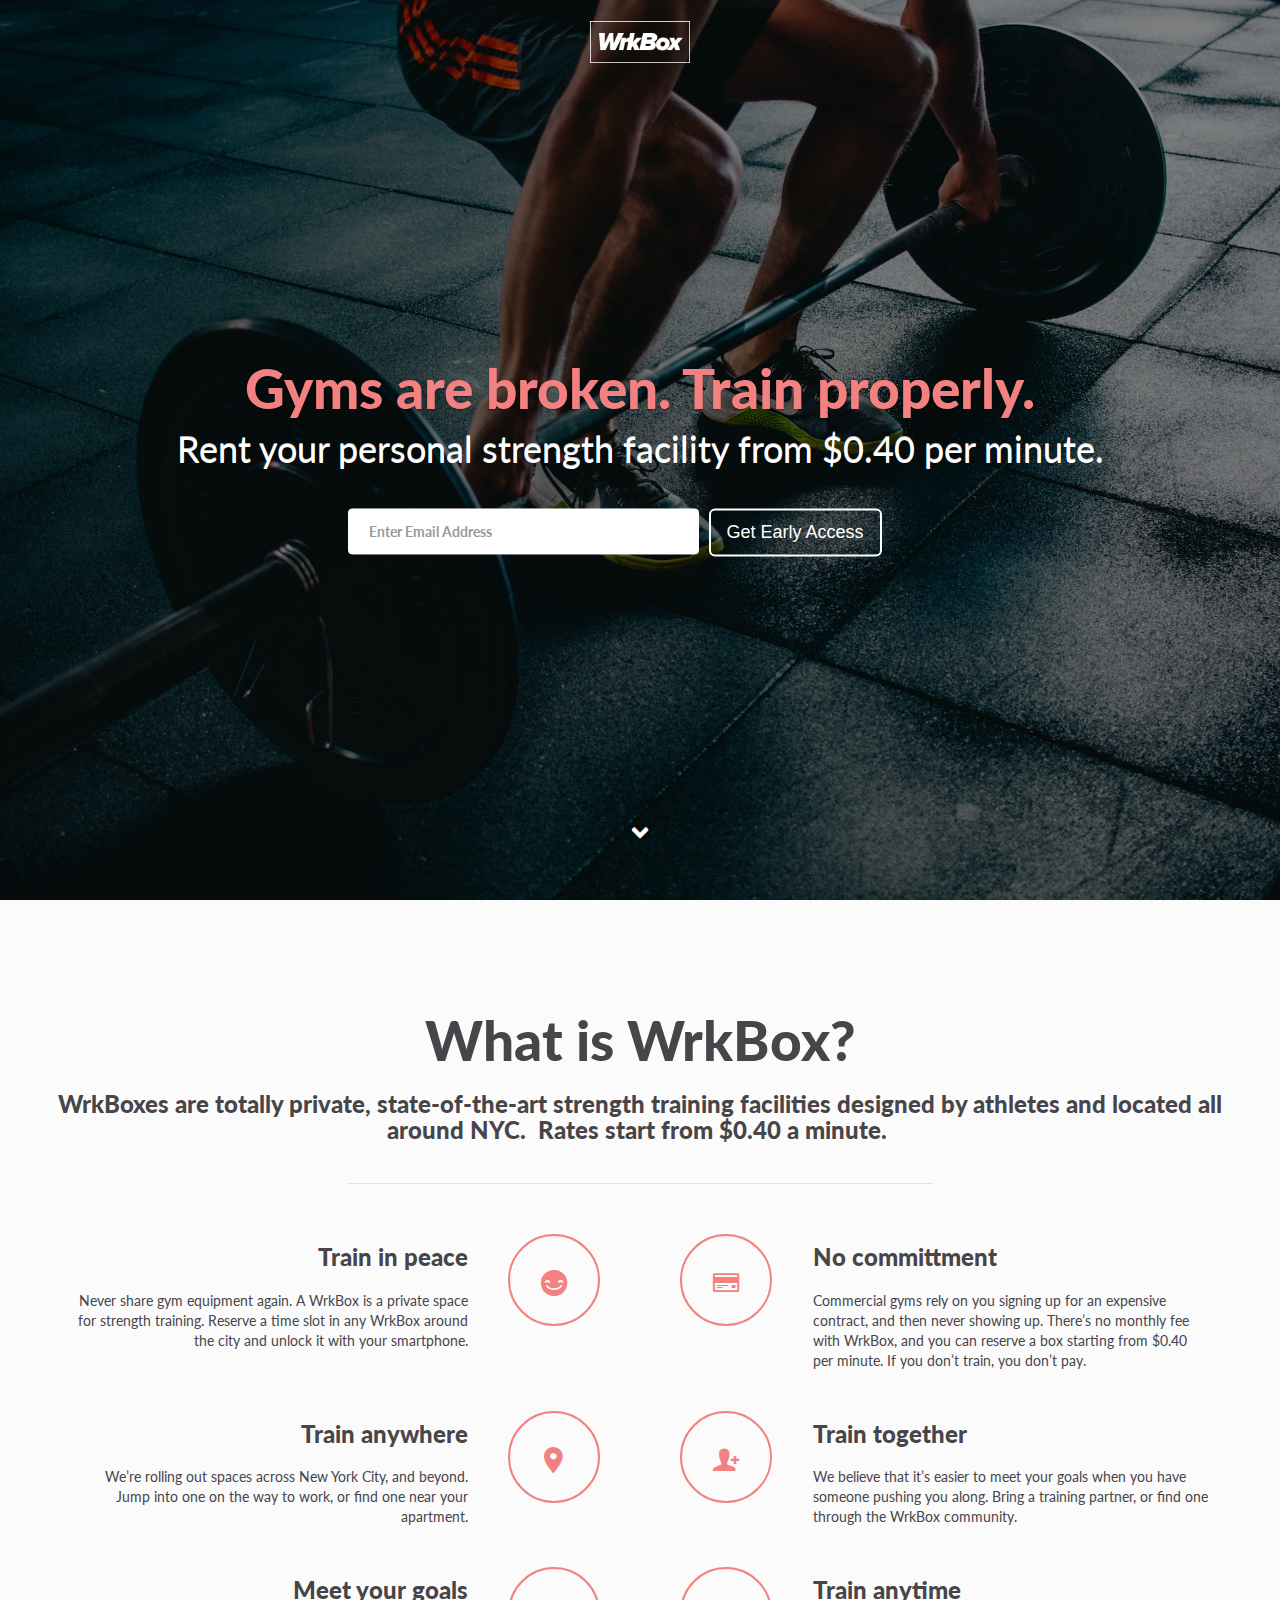
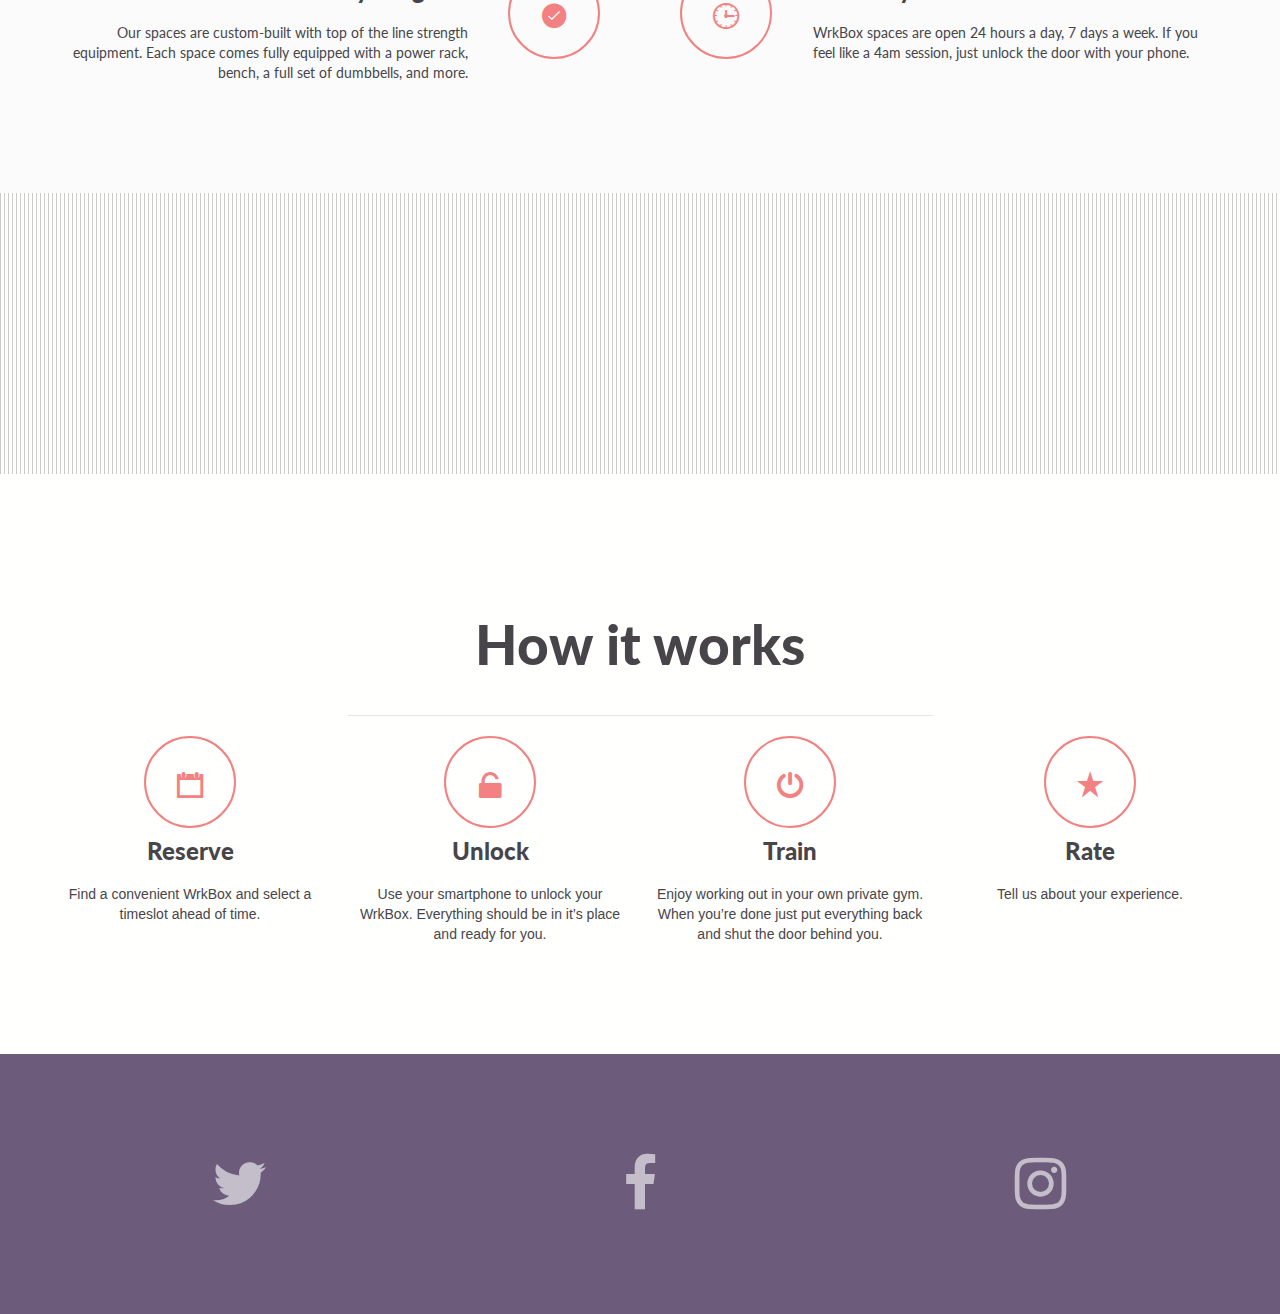
==== index.html @ 8d5a7e34 "Initial commit." ====
<!doctype html>
<html lang="Default">
<head>
    <meta charset="utf-8">
    <meta name="keywords" content="">
    <meta name="description" content="">
    <meta name="viewport" content="width=device-width, initial-scale=1.0, viewport-fit=cover">
    <link rel="shortcut icon" type="image/png" href="favicon.png">
    
	<link rel="stylesheet" type="text/css" href="./css/bootstrap.min.css">
	<link rel="stylesheet" type="text/css" href="style.css">
	<link rel="stylesheet" type="text/css" href="./css/font-awesome.min.css">
	<link rel="stylesheet" type="text/css" href="./css/ionicons.min.css">
	<link href='https://fonts.googleapis.com/css?family=Lato:100,300,400,700,900&amp;subset=latin,latin-ext' rel='stylesheet' type='text/css'>
    
	<script src="./js/jquery-2.1.0.min.js"></script>
	<script src="./js/bootstrap.min.js"></script>
	<script src="./js/blocs.min.js"></script>
	<script src="./js/jqBootstrapValidation.js"></script>
	<script src="./js/formHandler.js"></script>
	<script src="./js/lazysizes.min.js" defer></script>
    <title>Home</title>

<script type="text/javascript">
	$(document).ready(function () {
  var $form = $('#mc-embedded-subscribe-form')
  if ($form.length > 0) {
    $('form input[type="submit"]').bind('click', function (event) {
      if (event) event.preventDefault()
      register($form)
    })
  }
})

function register($form) {
  $('#mc-embedded-subscribe').val('Sending...');
  $.ajax({
    type: $form.attr('method'),
    url: $form.attr('action'),
    data: $form.serialize(),
    cache: false,
    dataType: 'json',
    contentType: 'application/json; charset=utf-8',
    error: function (err) { alert('Could not connect to the registration server. Please try again later.') },
    success: function (data) {
      $('#mc-embedded-subscribe').val('Get Early Access')
      if (data.result === 'success') {
        // Yeahhhh Success
        console.log(data.msg)
        $('#mce-EMAIL').css('borderColor', '#ffffff')
        $('#subscribe-result').css('color', '#ffffff)')
        $('#subscribe-result').html('<p>Thank you. We will be in touch soon.</p>')
        $('#mce-EMAIL').val('')
      } else {
        // Something went wrong, do something to notify the user.
        console.log(data.msg)
        $('#mce-EMAIL').css('borderColor', '#ff8282')
        $('#subscribe-result').css('color', '#FFFFFF')
        $('#subscribe-result').html('<p>' + data.msg.substring(4) + '</p>')
      }
    }
  })
};
</script>
    
    
<!-- Google Analytics -->
 
<!-- Google Analytics END -->
    
</head>
<body>
<!-- Main container -->
<div class="page-container">
    
<!-- bloc-0 -->
<div class="bloc bg-victor-freitas-546919-unsplash bloc-fill-screen b-parallax bgc-5646 bloc-bg-texture texture-darken d-bloc" id="bloc-0">
	<div class="container fill-bloc-top-edge">
		<nav class="navbar row">
			<div class="navbar-header">
				<button id="nav-toggle" type="button" class="ui-navbar-toggle navbar-toggle" data-toggle="collapse" data-target=".navbar-1">
					<span class="sr-only">Toggle navigation</span><span class="icon-bar"></span><span class="icon-bar"></span><span class="icon-bar"></span>
				</button>
			</div>
			<div class="collapse navbar-collapse navbar-1">
				<img src="img/lazyload-ph.png" data-src="img/logo-box.png" class="img-responsive center-block lazyload" height="100" width="100" />
			</div>
		</nav>
	</div>
	<div class="container">
		<div class="row">
			<div class="col-sm-12">
				<h1 class="text-center hero-bloc-text  sm-shadow tc-light-coral">
					Gyms are broken. Train properly.
				</h1>
				<h3 class="text-center mg-lg hero-bloc-text-sub  pressed-t ">
					Rent your personal strength facility from $0.40 per minute.
				</h3>
				<divtoremove class="blocs-custom-html custom-container">
					<!-- Begin MailChimp Signup Form -->
<div id="mc_embed_signup">
            <form action="http://WrkBox.us12.list-manage.com/subscribe/post-json?u=d041e8b4a0ddd5d83698abee6&amp;id=430b0c04c7&amp;c=?" method="get" id="mc-embedded-subscribe-form" name="mc-embedded-subscribe-form" class="validate custom-container">
    <div id="mc_embed_signup_scroll">
	
<div class="mc-field-group">
	<input type="email" value="" name="EMAIL" class="email-form form-control custom-email" id="mce-EMAIL" placeholder="Enter Email Address">
</div>
	<div id="mce-responses" class="clear">
		<div class="response" id="mce-error-response" style="display:none"></div>
		<div class="response" id="mce-success-response" style="display:none"></div>
	</div>    <!-- real people should not fill this in and expect good things - do not remove this or risk form bot signups-->
    <div style="position: absolute; left: -5000px;" aria-hidden="true"><input type="text" name="b_d041e8b4a0ddd5d83698abee6_430b0c04c7" tabindex="-1" value=""></div>
    <div class="clear">
    	<input type="submit" value="Get Early Access" name="subscribe" id="mc-embedded-subscribe" class="bloc-button btn-wire btn btn-lg custom-button">
    	<div id="subscribe-result">
        </div>
    </div>
    </div>
</form>
</div>

<!--End mc_embed_signup-->
					
				
			</div>
		</div>
	</div>
	<div class="container fill-bloc-bottom-edge">
			<div class="row voffset-lg">
				<div class="col-sm-12">
					<a id="scroll-hero" class="blocs-hero-btn-dwn" href="#"><span class="fa fa-chevron-down pressed-t"></span></a>
				</div>
			</div>
		</div>
</div>
<!-- bloc-0 END -->

<!-- bloc-1 -->
<div class="bloc feature-list bgc-snow l-bloc tc-outer-space " id="bloc-1">
	<div class="container bloc-lg">
		<div class="row">
			<div class="col-sm-12">
				<h2 class="text-center mg-md  tc-outer-space">
					What is WrkBox?
				</h2>
				<h3 class="mg-md text-center  tc-outer-space">
					WrkBoxes are totally private, state-of-the-art strength training facilities designed by athletes and located all around NYC.&nbsp;&nbsp;Rates start from $0.40 a minute.&nbsp;
				</h3>
				<div class="divider-h">
					<span class="divider divider-half"></span>
				</div>
			</div>
		</div>
		<div class="row voffset">
			<div class="col-sm-6">
				<div class="col-sm-3 col-md-3 col-sm-push-9">
					<div class="text-center">
						<span class="ion ion-happy icon-round icon-md icon-light-coral"></span>
					</div>
				</div>
				<div class="col-sm-9 col-sm-pull-3">
					<h3 class="text-right mg-md blocs-mob-center-text  tc-outer-space">
						Train in peace
					</h3>
					<p class="text-right blocs-mob-center-text ">
						Never share gym equipment again.&nbsp;A WrkBox is a private space for strength training. Reserve a time slot in any WrkBox around the city and unlock it with your smartphone.
					</p>
				</div>
			</div>
			<div class="col-sm-6">
				<div class="col-sm-3">
					<div class="text-center">
						<span class="ion ion-card icon-round icon-md icon-light-coral"></span>
					</div>
				</div>
				<div class="col-sm-9">
					<h3 class="mg-md blocs-mob-center-text  tc-outer-space">
						No committment
					</h3>
					<p class="blocs-mob-center-text ">
						Commercial gyms rely on you signing up for an expensive contract, and then never showing up. There&rsquo;s no monthly fee with WrkBox, and you can reserve a box starting from $0.40 per minute. If you don&rsquo;t train, you don&rsquo;t pay.
					</p>
				</div>
			</div>
		</div>
		<div class="row voffset">
			<div class="col-sm-6">
				<div class="col-sm-3 col-md-3 col-sm-push-9">
					<div class="text-center">
						<span class="ion ion-android-pin icon-round icon-md icon-light-coral"></span>
					</div>
				</div>
				<div class="col-sm-9 col-sm-pull-3">
					<h3 class="text-right mg-md blocs-mob-center-text  tc-outer-space">
						Train anywhere
					</h3>
					<p class="text-right blocs-mob-center-text ">
						We&rsquo;re rolling out spaces across New York City, and beyond. Jump into one on the way to work, or find one near your apartment.
					</p>
				</div>
			</div>
			<div class="col-sm-6">
				<div class="col-sm-3">
					<div class="text-center">
						<span class="ion ion-person-add icon-round icon-md icon-light-coral"></span>
					</div>
				</div>
				<div class="col-sm-9">
					<h3 class="mg-md blocs-mob-center-text  tc-outer-space">
						Train together
					</h3>
					<p class="blocs-mob-center-text ">
						We believe that it&rsquo;s easier to meet your goals when you have someone pushing you along. Bring a training partner, or find one through the WrkBox community.
					</p>
				</div>
			</div>
		</div>
		<div class="row voffset">
			<div class="col-sm-6">
				<div class="col-sm-3 col-md-3 col-sm-push-9">
					<div class="text-center">
						<span class="ion ion-ios-checkmark icon-round icon-md icon-light-coral"></span>
					</div>
				</div>
				<div class="col-sm-9 col-sm-pull-3">
					<h3 class="text-right mg-md blocs-mob-center-text  tc-outer-space">
						Meet your goals
					</h3>
					<p class="text-right blocs-mob-center-text ">
						Our spaces are custom-built with top of the line strength equipment. Each space comes fully equipped with a power rack, bench, a full set of dumbbells, and more.
					</p>
				</div>
			</div>
			<div class="col-sm-6">
				<div class="col-sm-3">
					<div class="text-center">
						<span class="ion ion-clock icon-round icon-md icon-light-coral"></span>
					</div>
				</div>
				<div class="col-sm-9">
					<h3 class="mg-md blocs-mob-center-text  tc-outer-space">
						Train anytime
					</h3>
					<p class="blocs-mob-center-text ">
						WrkBox spaces are open 24 hours a day, 7 days a week. If you feel like a 4am session, just unlock the door with your phone.
					</p>
				</div>
			</div>
		</div>
	</div>
</div>
<!-- bloc-1 END -->

<!-- bloc-2 -->
<div class="bloc bgc-white bg-scott-webb-22496-unsplash b-parallax bloc-bg-texture texture-vertical-lines l-bloc" id="bloc-2">
	<div class="container bloc-lg">
		<div class="row voffset-lg">
			<div class="col-sm-6">
			</div>
			<div class="col-sm-6">
			</div>
		</div>
	</div>
</div>
<!-- bloc-2 END -->

<!-- bloc-3 -->
<div class="bloc bgc-white l-bloc tc-outer-space" id="bloc-3">
	<div class="container bloc-lg">
		<div class="row">
			<div class="col-sm-12">
				<div class="row voffset">
					<div class="col-sm-12">
						<h2 class="text-center  mg-md tc-outer-space">
							How it works
						</h2>
						<div class="divider-h">
							<span class="divider divider-half"></span>
						</div>
						<div class="row">
							<div class="col-sm-3">
								<div class="text-center">
									<span class="ion ion-calendar icon-round icon-md icon-light-coral"></span>
								</div>
								<h3 class="mg-md text-center  tc-outer-space">
									Reserve
								</h3>
								<p class="text-center">
									Find a convenient WrkBox and select a timeslot ahead of time.
								</p>
							</div>
							<div class="col-sm-3">
								<div class="text-center">
									<span class="ion ion-unlocked icon-round icon-md icon-light-coral"></span>
								</div>
								<h3 class="mg-md text-center  tc-outer-space">
									Unlock
								</h3>
								<p class="text-center">
									Use your smartphone to unlock your WrkBox. Everything should be in it&rsquo;s place and ready for you.
								</p>
							</div>
							<div class="col-sm-3">
								<div class="text-center">
									<span class="ion ion-power icon-round icon-md icon-light-coral"></span>
								</div>
								<h3 class="mg-md text-center  tc-outer-space">
									Train
								</h3>
								<p class="text-center">
									Enjoy working out in your own private gym. When you&rsquo;re done just put everything back and shut the door behind you.
								</p>
							</div>
							<div class="col-sm-3">
								<div class="text-center">
									<span class="ion ion-star icon-round icon-md icon-light-coral"></span>
								</div>
								<h3 class="mg-md text-center  tc-outer-space">
									Rate
								</h3>
								<p class="text-center">
									Tell us about your experience.
								</p>
							</div>
						</div>
					</div>
				</div>
			</div>
		</div>
	</div>
</div>
<!-- bloc-3 END -->

<!-- ScrollToTop Button -->
<a class="bloc-button btn btn-d scrollToTop" onclick="scrollToTarget('1')"><span class="fa fa-chevron-up"></span></a>
<!-- ScrollToTop Button END-->


<!-- Footer - bloc-4 -->
<div class="bloc bgc-old-lavender d-bloc" id="bloc-4">
	<div class="container bloc-lg">
		<div class="row">
			<div class="col-sm-4">
				<div class="text-center">
					<a class="social-lg" href="https://twitter.com/WrkBoxNYC" target="_blank"><span class="fa fa-twitter icon-lg"></span></a>
				</div>
			</div>
			<div class="col-sm-4">
				<div class="text-center">
					<a class="social-lg" href="https://www.facebook.com/WrkBox" target="_blank"><span class="fa fa-facebook icon-lg"></span></a>
				</div>
			</div>
			<div class="col-sm-4">
				<div class="text-center">
					<a class="social-lg" href="https://www.instagram.com/wrkbox/"><span class="fa fa-instagram icon-lg"></span></a>
				</div>
			</div>
		</div>
	</div>
</div>
<!-- Footer - bloc-4 END -->

</div>
<!-- Main container END -->
    


<!-- Preloader -->
<div id="page-loading-blocs-notifaction"></div>
<!-- Preloader END -->

</body>
</html>
---- style.css ----
/*-----------------------------------------------------------------------------------
	    WrkBox
        Built with Blocs
-----------------------------------------------------------------------------------*/

body{
	margin:0;
	padding:0;
    background:#FFF;
    overflow-x:hidden;
    -webkit-font-smoothing: antialiased;
    -moz-osx-font-smoothing: grayscale;
}
a,button{transition: all .3s ease-in-out;outline: none!important;} /* Prevent ugly blue glow on chrome and safari */
a:hover{text-decoration: none; cursor:pointer;}

#page-loading-blocs-notifaction{position: fixed;top: 0;bottom: 0;width: 100%;z-index:100000;background:#FFFFFF url("img/pageload-spinner.gif") no-repeat center center;}

/* = Blocs
-------------------------------------------------------------- */

.bloc{
	width:100%;
	clear:both;
	background: 50% 50% no-repeat;
	padding:0 50px;
	-webkit-background-size: cover;
	-moz-background-size: cover;
	-o-background-size: cover;
	background-size: cover;
	position:relative;
}
.bloc .container{
	padding-left:0;
	padding-right:0;
}


/* Sizes */

.bloc-lg{
	padding:100px 50px;
}

/* = Full Screen Blocs 
-------------------------------------------------------------- */

.bloc-fill-screen{
	padding-top:0;
	position: relative;
	height: inherit;
	min-height:100vh;
}
.bloc-fill-screen > .container{
	position:relative;
	top:50%;
	transform:translateY(-50%);
	-webkit-transform:translateY(-50%);
}
.bloc-fill-screen .fill-bloc-top-edge, .bloc-fill-screen .fill-bloc-bottom-edge{
	position: absolute;
	margin: 20px auto;
	left: 0;
	right: 0;
	z-index: 1;
	transform: none;
}
.bloc-fill-screen .fill-bloc-top-edge{
	top:0;
}
.bloc-fill-screen .fill-bloc-bottom-edge{
	top: initial;
	bottom: 20px;
}
.blocs-hero-btn-dwn{
	width: 58px;
	height: 58px;
	display: block;
	margin:0 auto;
	line-height: 58px;
	padding: 0;
	border-radius: 50%;
	text-align: center;
	font-size: 18px;
	color: rgba(255,255,255,.8);
	background: rgba(0,0,0,.6);
	border:0;
}
.blocs-hero-btn-dwn:hover{
	color: rgba(255,255,255,1);
}


/* Background Textures */

.bloc-bg-texture::before{
	content:"";
	background-size: 2px 2px;
	position: absolute;
	top: 0;
	bottom: 0;
	left:0;
	right:0;
}
.texture-vertical-lines::before{
	background: url("img/texture-v-lines.png");
	background-size: 4px 4px;
}
.texture-darken::before{
	background: rgba(0,0,0,0.5);
}


/* Background Effects */

.b-parallax{
	background-attachment:fixed;
}


/* Dark theme */

.d-bloc{
	color:rgba(255,255,255,.7);
}
.d-bloc button:hover{
	color:rgba(255,255,255,.9);
}
.d-bloc .icon-round,.d-bloc .icon-square,.d-bloc .icon-rounded,.d-bloc .icon-semi-rounded-a,.d-bloc .icon-semi-rounded-b{
	border-color:rgba(255,255,255,.9);
}
.d-bloc .divider-h span{
	border-color:rgba(255,255,255,.2);
}
.d-bloc .a-btn,.d-bloc .navbar a,.d-bloc .navbar-brand, .d-bloc a .icon-sm, .d-bloc a .icon-md, .d-bloc a .icon-lg, .d-bloc a .icon-xl, .d-bloc h1 a, .d-bloc h2 a, .d-bloc h3 a, .d-bloc h4 a, .d-bloc h5 a, .d-bloc h6 a, .d-bloc p a{
	color:rgba(255,255,255,.6);
}
.d-bloc .a-btn:hover,.d-bloc .navbar a:hover,.d-bloc .navbar-brand:hover,.d-bloc a:hover .icon-sm, .d-bloc a:hover .icon-md, .d-bloc a:hover .icon-lg, .d-bloc a:hover .icon-xl, .d-bloc h1 a:hover, .d-bloc h2 a:hover, .d-bloc h3 a:hover, .d-bloc h4 a:hover, .d-bloc h5 a:hover, .d-bloc h6 a:hover, .d-bloc p a:hover{
	color:rgba(255,255,255,1);
}
.d-bloc .navbar-toggle .icon-bar{
	background:rgba(255,255,255,1);
}
.d-bloc .btn-wire,.d-bloc .btn-wire:hover{
	color:rgba(255,255,255,1);
	border-color:rgba(255,255,255,1);
}
.d-bloc .panel{
	color:rgba(0,0,0,.5);
}
.d-bloc .panel button:hover{
	color:rgba(0,0,0,.7);
}
.d-bloc .panel icon{
	border-color:rgba(0,0,0,.7);
}
.d-bloc .panel .divider-h span{
	border-color:rgba(0,0,0,.1);
}
.d-bloc .panel .a-btn{
	color:rgba(0,0,0,.6);
}
.d-bloc .panel .a-btn:hover{
	color:rgba(0,0,0,1);
}
.d-bloc .panel .btn-wire, .d-bloc .panel .btn-wire:hover{
	color:rgba(0,0,0,.7);
	border-color:rgba(0,0,0,.3);
}


/* Light theme */

.d-bloc .panel,.l-bloc{
	color:rgba(0,0,0,.5);
}
.d-bloc .panel button:hover,.l-bloc button:hover{
	color:rgba(0,0,0,.7);
}
.l-bloc .icon-round,.l-bloc .icon-square,.l-bloc .icon-rounded,.l-bloc .icon-semi-rounded-a,.l-bloc .icon-semi-rounded-b{
	border-color:rgba(0,0,0,.7);
}
.d-bloc .panel .divider-h span,.l-bloc .divider-h span{
	border-color:rgba(0,0,0,.1);
}
.d-bloc .panel .a-btn,.l-bloc .a-btn,.l-bloc .navbar a,.l-bloc .navbar-brand,.l-bloc a .icon-sm, .l-bloc a .icon-md, .l-bloc a .icon-lg, .l-bloc a .icon-xl, .l-bloc h1 a, .l-bloc h2 a, .l-bloc h3 a, .l-bloc h4 a, .l-bloc h5 a, .l-bloc h6 a, .l-bloc p a{
	color:rgba(0,0,0,.6);
}
.d-bloc .panel .a-btn:hover,.l-bloc .a-btn:hover,.l-bloc .navbar a:hover, .l-bloc .navbar-brand:hover, .l-bloc a:hover .icon-sm, .l-bloc a:hover .icon-md, .l-bloc a:hover .icon-lg, .l-bloc a:hover .icon-xl, .l-bloc h1 a:hover, .l-bloc h2 a:hover, .l-bloc h3 a:hover, .l-bloc h4 a:hover, .l-bloc h5 a:hover, .l-bloc h6 a:hover, .l-bloc p a:hover{
	color:rgba(0,0,0,1);
}
.l-bloc .navbar-toggle .icon-bar{
	color:rgba(0,0,0,.6);
}
.d-bloc .panel .btn-wire,.d-bloc .panel .btn-wire:hover,.l-bloc .btn-wire,.l-bloc .btn-wire:hover{
	color:rgba(0,0,0,.7);
	border-color:rgba(0,0,0,.3);
}

/* Row Margin Offsets */

.voffset{
	margin-top:30px;
}
.voffset-lg{
	margin-top:80px;
}

/* Bloc text custom styling */

#bloc-0 h1{
	font-family: Lato;
	font-weight: 900;
}
#bloc-0 h3{
	font-family: Lato;
	font-weight: 400;
}
#bloc-1 h2{
	font-family: Lato;
	font-weight: 900;
	font-size: 55px;
}
#bloc-1 h3{
	font-family: Lato;
	font-weight: 900;
}
#bloc-1 p{
	font-family: Lato;
	font-weight: 400;
}
#bloc-3 h2{
	font-family: Lato;
	font-weight: 900;
	font-size: 55px;
}
#bloc-3 h3{
	font-family: Lato;
	font-weight: 900;
}

/* = NavBar
-------------------------------------------------------------- */

.navbar{
	margin-bottom: 0;
	z-index:1;
}
.navbar-brand{
	height:auto;
	padding:3px 15px;
	font-size:25px;
	font-weight:normal;
	font-weight:600;
	line-height:44px;
}
.navbar-brand img{
	max-height: 200px;
	margin: 0 5px 0 0;
	display:inline;
}
.nav-center .navbar-brand img{
	margin:0;
}
.navbar .nav{
	padding-top: 2px;
	margin-right: -16px;
	float:right;
	z-index:1;
}
.nav > li{
	float:left;
	margin-top:4px;
	font-size:16px;
}
.navbar-nav .open .dropdown-menu > li > a{
	text-align: inherit;
}
.nav > li a:hover, .nav > li a:focus{
	background:transparent;
}
.navbar-toggle{
	margin: 10px 10px 0 0;
	border: 0px;
}
.navbar-toggle:hover{
	background:transparent!important;
}
.navbar-toggle .icon-bar{
	background-color: rgba(0,0,0,.5);
	width: 26px;
}
 /* Inverted navbar */

.nav-invert .navbar .nav{
	float:left;
}
.nav-invert .navbar-header, .nav-invert .navbar-brand{
	float:right;
	position:relative;
	z-index:2;
}
@media (min-width: 768px){
	.site-navigation{
		position:absolute;
		top:50%;
		right:20px;
		transform:translate(0, -50%);
		-webkit-transform:translateY(-50%);
	}
	.nav > li .dropdown-menu a,.nav > li .dropdown-menu a:hover{
		color:#484848;
	}
	.nav-invert .site-navigation{
		left:0;
		right:0;
	}
	.nav-center{
		text-align:center;
	}
	.nav-center .navbar-header{
		width:100%;
	}
	.nav-center .navbar-header, .nav-center .navbar-brand, .nav-center .nav > li{
		float: none;
		display:inline-block;
	}
	.nav-center .site-navigation{
		position:relative;
		width:100%;
		right:0;
		margin-right:0px;
		margin-top:20px;
	}
.nav-center.mini-nav .navbar-toggle{
	float:none;
	margin: 10px auto 0;
	}
}
.nav > li > .dropdown a{
	background: none!important;
	display: block;
	padding: 14px 15px;
}

nav .caret{
	margin: 0 5px;
}
/* Dropdown Menus SubMenu */
	.dropdown-menu .dropdown-menu{
	top:-8px;
	left:100%;
}
.dropdown-menu .dropmenu-flow-right{
	top:100%;
	left:0;
	margin-left: -1px;
	border-top-left-radius: 0;
	border-top-right-radius: 0;
}
.dropdown-menu .dropdown span{
	border: 4px solid black;
	border-top-color:transparent;
	border-right-color:transparent;
	border-bottom-color:transparent;
	margin: 6px -5px 0 0!important;
	float: right;
}

/* = Bric adjustment margins
-------------------------------------------------------------- */

.mg-md{
	margin-top:10px;
	margin-bottom:20px;
}
.mg-lg{
	margin-top:10px;
	margin-bottom:40px;
}

/* = Buttons
-------------------------------------------------------------- */

.btn{
	margin: 0 5px 5px 0;
}
.btn.pull-right{
	margin: 0 0 5px 5px;
}
.btn-d,.btn-d:hover,.btn-d:focus{
	color:#FFF;
	background:rgba(0,0,0,.3);
}

/* Prevent ugly blue glow on chrome and safari */
button{
	outline: none!important;
}

.btn-wire{
	background:transparent!important;
	border:2px solid transparent;
}
.btn-wire:hover{
	background:transparent!important;
	border:2px solid transparent;
}

/* = Icons
-------------------------------------------------------------- */
.icon-md{
	font-size:30px!important;
}
.icon-lg{
	font-size:60px!important;
}
.icon-round{
	margin:0 auto;
	border:2px solid transparent;
	border-radius: 50%;
	padding: 32px 30px 26px 30px;
	min-width:80px;
}
.icon-round.icon-md,.icon-square.icon-md,.icon-rounded.icon-md{
	min-width: 92px;
}
.icon-round.icon-lg,.icon-square.icon-lg,.icon-rounded.icon-lg{
	min-width: 122px;
}
.icon-round.icon-xl,.icon-square.icon-xl,.icon-rounded.icon-xl{
	min-width: 162px;
}


/* = Text & Icon Styles
-------------------------------------------------------------- */
.sm-shadow{
	text-shadow:0 1px 2px rgba(0,0,0,.3);
}
.pressed-t{
	text-shadow:0 1px 0 #FFF;
}


.panel-sq, .panel-sq .panel-heading, .panel-sq .panel-footer{
	border-radius:0;
}
.panel-rd{
	border-radius:30px;
}
.panel-rd .panel-heading{
	border-radius:29px 29px 0 0;
}
.panel-rd .panel-footer{
	border-radius:0 0 29px 29px;
}

/* = Dividers
-------------------------------------------------------------- */
.divider-h{
	padding:20px 0;
}
.divider-h span{
	display: block;
	border-top:1px solid transparent;
}
.divider-half{
	width: 50%;
	margin: 0 auto;
}
.dropdown-menu .divider-h,.dropdown-menu .divider-half{
	padding:0;
}

/* = Forms
-------------------------------------------------------------- */

.form-control{
	border-color:rgba(0,0,0,.1);
	box-shadow:none;
}



/* ScrollToTop button */

.scrollToTop{
	width:40px;
	height:40px;
	position:fixed;
	bottom:20px;
	right:20px;
	opacity: 0;
	z-index: 500;
	transition: all .3s ease-in-out;
}
.scrollToTop span{
	margin-top: 6px;
}
.showScrollTop{
	font-size: 14px;
	opacity: 1;
}

/* = Custom Styling
-------------------------------------------------------------- */

h1,h2,h3,h4,h5,h6,p,label,.btn,a{
	font-family:"Helvetica";
}
.container{
	max-width:1170px;
	display:block;
	float:none;
}
.hero-bloc-text{
	font-size:55px;
	background-position:left center;
}
.hero-bloc-text-sub{
	font-size:36px;
	border-color:rgba(0,0,0,0.0);
}
.blocs-mobile-signup-text{
	font-size:33px;
}
.device-bloc-text-vc{
	font-size:50px;
	margin-top:50%;
}
.blocs-personal-panel{
	max-width:400px;
	min-height:400px;
	padding:40px 10px 40px 10px;
	text-align:center;
	border-radius:6px 6px 6px 6px;
	border-width:0px 0px 0px 0px;
}
.blocs-panel-avatar{
	max-width:100px;
	margin-bottom:20px;
}
.blocs-personal-panel pmargin-bottom:20px;
}
.blocs-social-list-v{
	max-width:220px;
	margin:0 auto!important;
}
.blocs-social-list-v li{
	min-width:30px;
}
.built-with-blocs-bloc p{
	font-size:11px;
	font-family:"helvetica";
	font-weight:bold;
	color:rgba(255,255,255,0.8);
}
.lake-hero-text-s{
	font-size:60px;
}
.lake-hero-text-sub-s{
	font-size:34px;
}
.blocs-hero-btn-dwn{
	background-color:rgba(0,0,0,0.0);
}
.email_form{
	width:50%;
	display:block;
	float:inherit;
}
.statement-bloc-text{
	line-height:38px;
	font-style:italic;
	font-size:28px;
	text-align:center;
	font-weight:lighter;
}
.email-form{
	height:46px;
	background-color:#FEFFFE;
	border-color:#FEFFFE;
	background-clip:;
	-webkit-background-clip:;
	border-style:solid;
	color:#000000!important;
	font-family:"Lato";
	font-weight:700;
	float:left;
	padding:20px 20px 20px 20px;
	margin:40px 10px 5px 0px;
	min-width:40%;
	display:inline-block;
	max-width:60%;
}
.centered{
	float:none;
	overflow:visible;
	width:50%;
	display:block;
	background-position:left center;
	max-width:80%;
	margin:auto auto auto auto;
}
.center-block{
	float:none;
}
.inline{
	display:inline;
}
.center{
	min-width:60%;
	float:none;
	overflow:visible;
	background-position:center center;
	text-align:center;
}
.middle{
	margin:auto auto auto auto;
	width:60%;
	float:left;
	display:inline;
}
.custom-email{
	margin:auto auto auto auto;
}
.custom-button{
	margin-left:10px;
	background-color:transparent;
	border-color:rgba(17,20,253,0.0);
}
.custom-container{
	margin:auto auto auto auto;
	float:none;
	max-width:50%;
}

/* = Colour
-------------------------------------------------------------- */

/* Background colour styles */

.bgc-snow{
	background-color:#FBFBFB;
}
.bgc-white{
	background-color:#FFFFFE;
}
.bgc-old-lavender{
	background-color:#6C5B7B;
}

/* Text colour styles */

.tc-light-coral{
	color:#F38181!important;
}
.tc-outer-space{
	color:#47454A!important;
}

/* Icon colour styles */

.icon-light-coral{
	color:#F38181!important;
	border-color:#F38181!important;
}

/* Bloc image backgrounds */

.bg-scott-webb-22496-unsplash{
	background-image:url("img/scott-webb-22496-unsplash.jpg");
}
.bg-victor-freitas-546919-unsplash{
	background-image:url("img/victor-freitas-546919-unsplash.jpg");
}




/* = Mobile adjustments 
-------------------------------------------------------------- */
@media (max-width: 1024px)
{
    .bloc{
        padding-left: 20px; 
        padding-right: 20px;  
    }
    .bloc.full-width-bloc, .bloc-tile-2.full-width-bloc .container, .bloc-tile-3.full-width-bloc .container, .bloc-tile-4.full-width-bloc .container{
        padding-left: 0; 
        padding-right: 0;  
    }
}
@media (max-width: 992px) and (min-width: 768px)
{
    .navbar .nav{
		max-width:80%
    }
	.nav-center.navbar .nav{
		max-width:100%
    }
}
@media only screen and (min-device-width : 768px) and (max-device-width : 1024px) and (orientation : landscape) {.b-parallax{background-attachment:scroll;}}
@media (max-width: 991px)
{
    .container{width:100%;}
    .b-parallax{background-attachment:scroll;}
    .page-container, #hero-bloc{overflow-x: hidden;position: relative;} /* Prevent unwanted side scroll on mobile */
    .bloc{padding-left: constant(safe-area-inset-left);padding-right: constant(safe-area-inset-right);} /* iPhone X Notch Support*/
    .bloc-group, .bloc-group .bloc{display:block;width:100%;}
    .bloc-fill-screen .fill-bloc-top-edge, .bloc-fill-screen .fill-bloc-bottom-edge{padding:0 20px;padding-left: constant(safe-area-inset-left);padding-right: constant(safe-area-inset-right);}
}
@media (max-width: 767px)
{
    .page-container{
        overflow-x: hidden;
        position:relative;
    }
    h1,h2,h3,h4,h5,h6,p,#disqus_thread{
        padding-left:10px!important; 
        padding-right:10px!important; 
    }
    .b-parallax{
        background-attachment:scroll;
    }
    .navbar .nav{
        padding-top: 0;
        border-top:1px solid rgba(0,0,0,.2);
        float:none!important;
    }
    .navbar.row{
        margin-left: 0;
        margin-right: 0;
    }
    .site-navigation{
	   position:inherit;
	   transform:none;
	   -webkit-transform:none;
	   -ms-transform:none;
    }  
    .nav > li{
        margin-top: 0;
        border-bottom:1px solid rgba(0,0,0,.1);
        background:rgba(0,0,0,.05);
        text-align: left;
        padding-left:15px;
        width:100%;
    }
    .nav > li:hover{
        background:rgba(0,0,0,.08);
    }
    .dropdown .dropdown a .caret{   
        float: none;
        margin: 5px 0 0 10px!important;
        border: 4px solid black;
        border-bottom-color: transparent;
        border-right-color: transparent;
        border-left-color: transparent;
    }
    
    #hero-bloc .navbar .nav{
        background:rgba(0,0,0,.8);
    }
    #hero-bloc .navbar .nav a{
        color:rgba(255,255,255,.6);
    }
    .hero{
        padding:50px 0;
    }
    .hero-nav{
        left:-1px;
        right:-1px;
    }
    .navbar-collapse{
        padding:0;
        overflow-x: hidden;
        -webkit-box-shadow: none;
        box-shadow: none;
    }
    .navbar-brand img{
        max-height: 40px;
        width:auto;   
    }
    .nav-invert .navbar-header{
        float: none;
        width:100%;
    }
    .nav-invert .navbar-toggle{
        float:left; 
        margin-left:10px;
    }
    .bloc{
        padding-left: 0; 
        padding-right: 0;
    }
    .bloc-xxl,.bloc-xl,.bloc-lg{
        padding: 40px 0;
    }
    .bloc-sm,.bloc-md{
        padding-left: 0; 
        padding-right: 0;
    }
    .bloc-tile-2 .container, .bloc-tile-3 .container, .bloc-tile-4 .container, .bloc-fill-screen .fill-bloc-top-edge, .bloc-fill-screen .fill-bloc-bottom-edge{
        padding-left:0;padding-right:0;
    }
    .a-block{
        padding:0 10px;
    }
    .btn-dwn{
       display:none; 
    }
    .voffset{
        margin-top:5px;
    }
    .voffset-md{
        margin-top:20px;
    }
    .voffset-lg{
        margin-top:30px;
    }
    form{
        padding:5px;
    }
    .close-lightbox{
        display:inline-block;
    }
    .video-bg-container{
        display:none;
    }
    .blocsapp-device-iphone5{
	   background-size: 216px 425px;
	   padding-top:60px;
	   width:216px;
	   height:425px;
    }
    .blocsapp-device-iphone5 img{
	   width: 180px;
	   height: 320px;
    }
}

@media (max-width: 400px)
{    
    .bloc{
        padding-left: 0; 
        padding-right: 0;
    }
}
@media (max-width: 767px){
	.bloc-mob-center-text{
	text-align:center;
}
.blocs-mobile-signup-text{
	text-align:center;
}
.blocs-mob-center-text{
	text-align:center;
}
 }
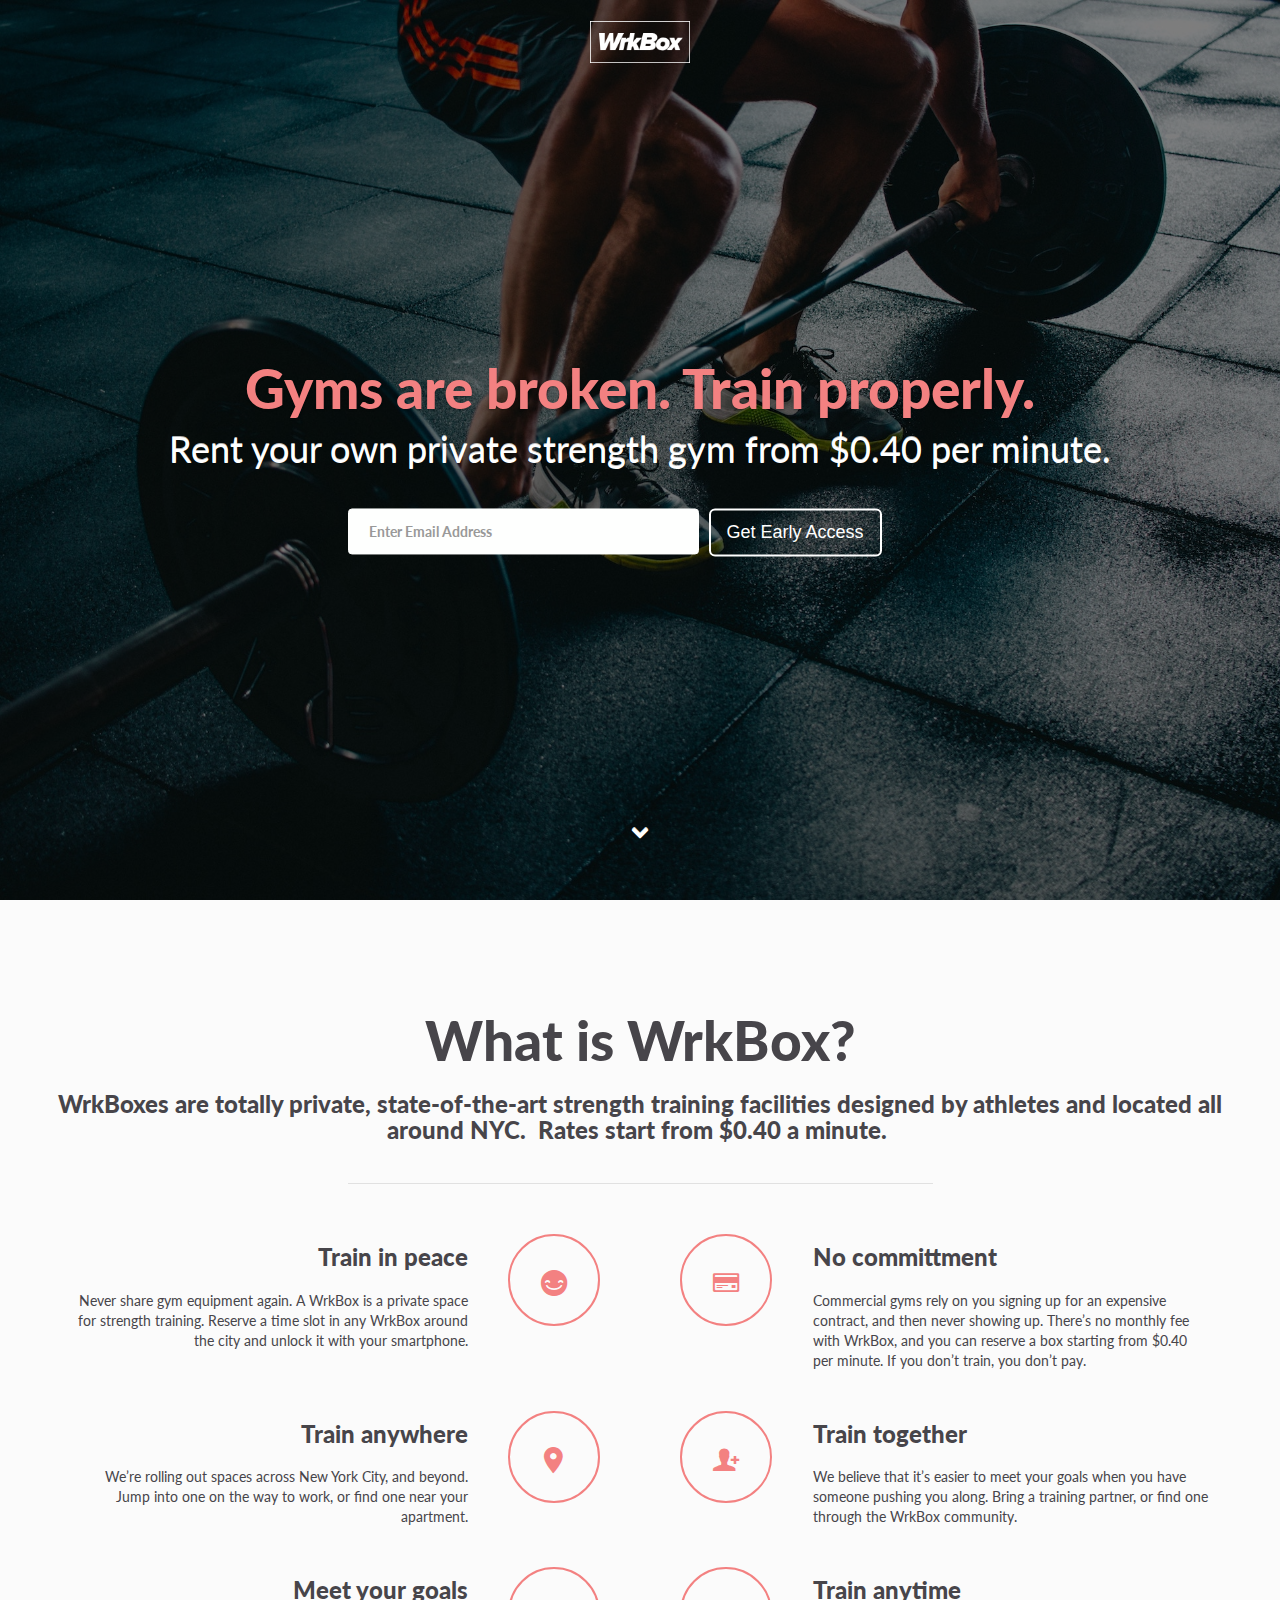
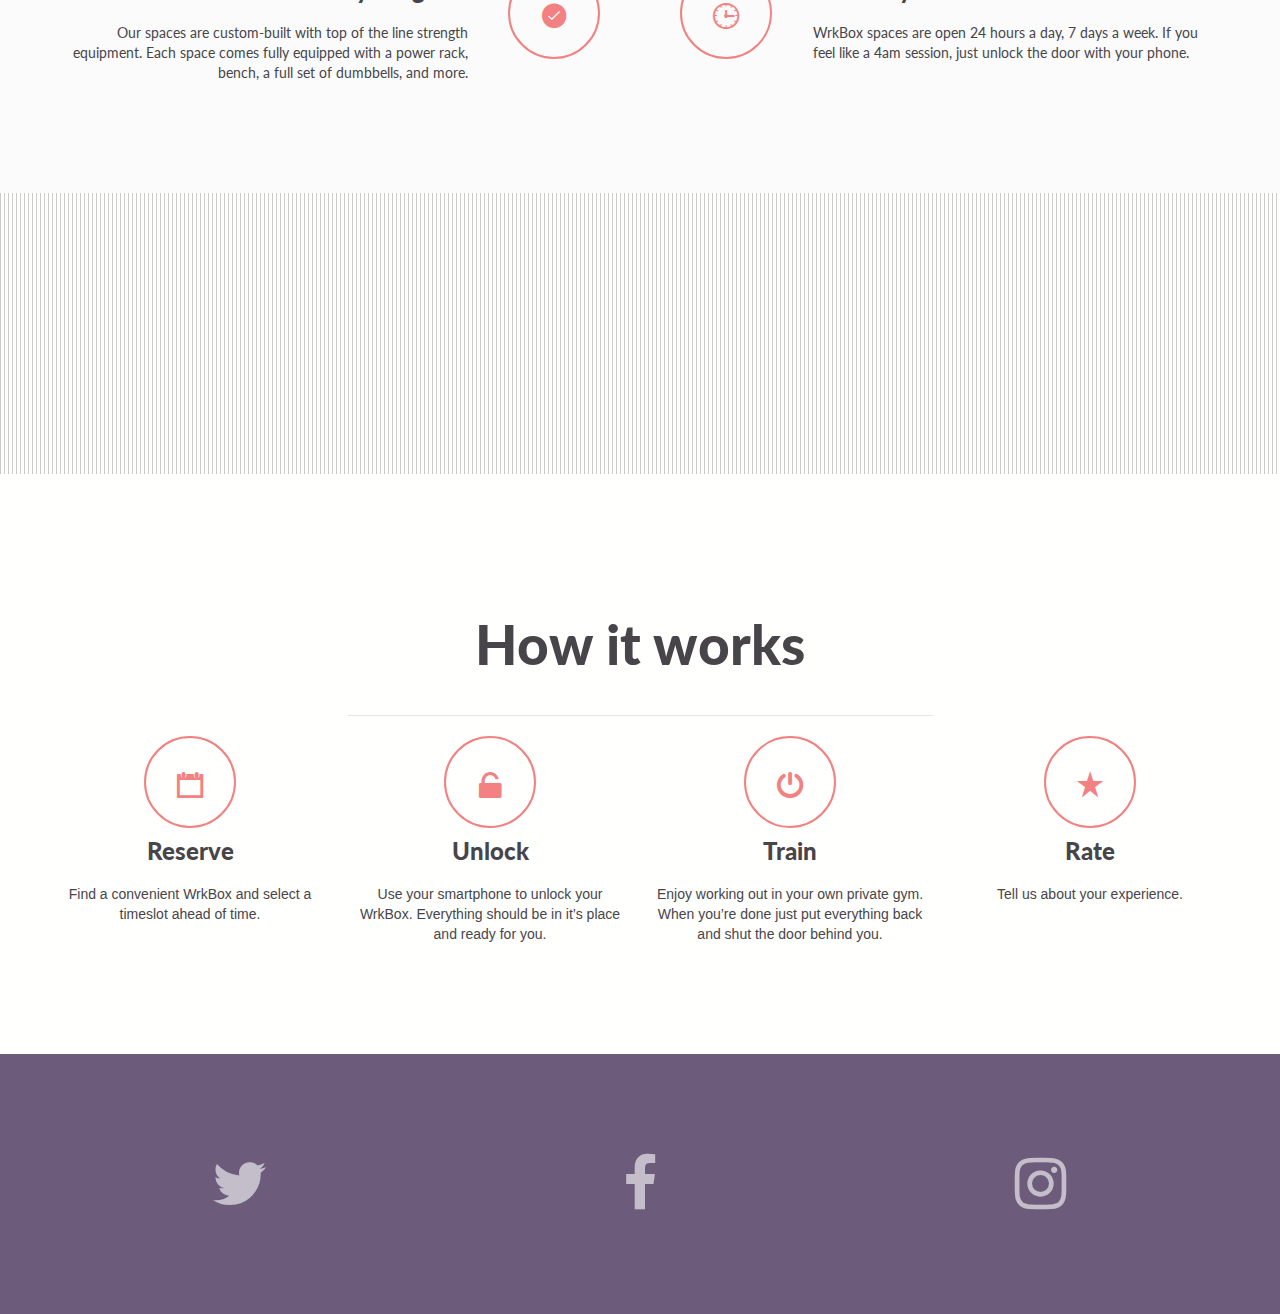
==== commit fcb72079: "tidy up" ====
--- a/index.html
+++ b/index.html
@@ -1,373 +1 @@
-<!doctype html>
-<html lang="Default">
-<head>
-    <meta charset="utf-8">
-    <meta name="keywords" content="">
-    <meta name="description" content="">
-    <meta name="viewport" content="width=device-width, initial-scale=1.0, viewport-fit=cover">
-    <link rel="shortcut icon" type="image/png" href="favicon.png">
-    
-	<link rel="stylesheet" type="text/css" href="./css/bootstrap.min.css">
-	<link rel="stylesheet" type="text/css" href="style.css">
-	<link rel="stylesheet" type="text/css" href="./css/font-awesome.min.css">
-	<link rel="stylesheet" type="text/css" href="./css/ionicons.min.css">
-	<link href='https://fonts.googleapis.com/css?family=Lato:100,300,400,700,900&amp;subset=latin,latin-ext' rel='stylesheet' type='text/css'>
-    
-	<script src="./js/jquery-2.1.0.min.js"></script>
-	<script src="./js/bootstrap.min.js"></script>
-	<script src="./js/blocs.min.js"></script>
-	<script src="./js/jqBootstrapValidation.js"></script>
-	<script src="./js/formHandler.js"></script>
-	<script src="./js/lazysizes.min.js" defer></script>
-    <title>Home</title>
-
-<script type="text/javascript">
-	$(document).ready(function () {
-  var $form = $('#mc-embedded-subscribe-form')
-  if ($form.length > 0) {
-    $('form input[type="submit"]').bind('click', function (event) {
-      if (event) event.preventDefault()
-      register($form)
-    })
-  }
-})
-
-function register($form) {
-  $('#mc-embedded-subscribe').val('Sending...');
-  $.ajax({
-    type: $form.attr('method'),
-    url: $form.attr('action'),
-    data: $form.serialize(),
-    cache: false,
-    dataType: 'json',
-    contentType: 'application/json; charset=utf-8',
-    error: function (err) { alert('Could not connect to the registration server. Please try again later.') },
-    success: function (data) {
-      $('#mc-embedded-subscribe').val('Get Early Access')
-      if (data.result === 'success') {
-        // Yeahhhh Success
-        console.log(data.msg)
-        $('#mce-EMAIL').css('borderColor', '#ffffff')
-        $('#subscribe-result').css('color', '#ffffff)')
-        $('#subscribe-result').html('<p>Thank you. We will be in touch soon.</p>')
-        $('#mce-EMAIL').val('')
-      } else {
-        // Something went wrong, do something to notify the user.
-        console.log(data.msg)
-        $('#mce-EMAIL').css('borderColor', '#ff8282')
-        $('#subscribe-result').css('color', '#FFFFFF')
-        $('#subscribe-result').html('<p>' + data.msg.substring(4) + '</p>')
-      }
-    }
-  })
-};
-</script>
-    
-    
-<!-- Google Analytics -->
- 
-<!-- Google Analytics END -->
-    
-</head>
-<body>
-<!-- Main container -->
-<div class="page-container">
-    
-<!-- bloc-0 -->
-<div class="bloc bg-victor-freitas-546919-unsplash bloc-fill-screen b-parallax bgc-5646 bloc-bg-texture texture-darken d-bloc" id="bloc-0">
-	<div class="container fill-bloc-top-edge">
-		<nav class="navbar row">
-			<div class="navbar-header">
-				<button id="nav-toggle" type="button" class="ui-navbar-toggle navbar-toggle" data-toggle="collapse" data-target=".navbar-1">
-					<span class="sr-only">Toggle navigation</span><span class="icon-bar"></span><span class="icon-bar"></span><span class="icon-bar"></span>
-				</button>
-			</div>
-			<div class="collapse navbar-collapse navbar-1">
-				<img src="img/lazyload-ph.png" data-src="img/logo-box.png" class="img-responsive center-block lazyload" height="100" width="100" />
-			</div>
-		</nav>
-	</div>
-	<div class="container">
-		<div class="row">
-			<div class="col-sm-12">
-				<h1 class="text-center hero-bloc-text  sm-shadow tc-light-coral">
-					Gyms are broken. Train properly.
-				</h1>
-				<h3 class="text-center mg-lg hero-bloc-text-sub  pressed-t ">
-					Rent your personal strength facility from $0.40 per minute.
-				</h3>
-				<divtoremove class="blocs-custom-html custom-container">
-					<!-- Begin MailChimp Signup Form -->
-<div id="mc_embed_signup">
-            <form action="http://WrkBox.us12.list-manage.com/subscribe/post-json?u=d041e8b4a0ddd5d83698abee6&amp;id=430b0c04c7&amp;c=?" method="get" id="mc-embedded-subscribe-form" name="mc-embedded-subscribe-form" class="validate custom-container">
-    <div id="mc_embed_signup_scroll">
-	
-<div class="mc-field-group">
-	<input type="email" value="" name="EMAIL" class="email-form form-control custom-email" id="mce-EMAIL" placeholder="Enter Email Address">
-</div>
-	<div id="mce-responses" class="clear">
-		<div class="response" id="mce-error-response" style="display:none"></div>
-		<div class="response" id="mce-success-response" style="display:none"></div>
-	</div>    <!-- real people should not fill this in and expect good things - do not remove this or risk form bot signups-->
-    <div style="position: absolute; left: -5000px;" aria-hidden="true"><input type="text" name="b_d041e8b4a0ddd5d83698abee6_430b0c04c7" tabindex="-1" value=""></div>
-    <div class="clear">
-    	<input type="submit" value="Get Early Access" name="subscribe" id="mc-embedded-subscribe" class="bloc-button btn-wire btn btn-lg custom-button">
-    	<div id="subscribe-result">
-        </div>
-    </div>
-    </div>
-</form>
-</div>
-
-<!--End mc_embed_signup-->
-					
-				
-			</div>
-		</div>
-	</div>
-	<div class="container fill-bloc-bottom-edge">
-			<div class="row voffset-lg">
-				<div class="col-sm-12">
-					<a id="scroll-hero" class="blocs-hero-btn-dwn" href="#"><span class="fa fa-chevron-down pressed-t"></span></a>
-				</div>
-			</div>
-		</div>
-</div>
-<!-- bloc-0 END -->
-
-<!-- bloc-1 -->
-<div class="bloc feature-list bgc-snow l-bloc tc-outer-space " id="bloc-1">
-	<div class="container bloc-lg">
-		<div class="row">
-			<div class="col-sm-12">
-				<h2 class="text-center mg-md  tc-outer-space">
-					What is WrkBox?
-				</h2>
-				<h3 class="mg-md text-center  tc-outer-space">
-					WrkBoxes are totally private, state-of-the-art strength training facilities designed by athletes and located all around NYC.&nbsp;&nbsp;Rates start from $0.40 a minute.&nbsp;
-				</h3>
-				<div class="divider-h">
-					<span class="divider divider-half"></span>
-				</div>
-			</div>
-		</div>
-		<div class="row voffset">
-			<div class="col-sm-6">
-				<div class="col-sm-3 col-md-3 col-sm-push-9">
-					<div class="text-center">
-						<span class="ion ion-happy icon-round icon-md icon-light-coral"></span>
-					</div>
-				</div>
-				<div class="col-sm-9 col-sm-pull-3">
-					<h3 class="text-right mg-md blocs-mob-center-text  tc-outer-space">
-						Train in peace
-					</h3>
-					<p class="text-right blocs-mob-center-text ">
-						Never share gym equipment again.&nbsp;A WrkBox is a private space for strength training. Reserve a time slot in any WrkBox around the city and unlock it with your smartphone.
-					</p>
-				</div>
-			</div>
-			<div class="col-sm-6">
-				<div class="col-sm-3">
-					<div class="text-center">
-						<span class="ion ion-card icon-round icon-md icon-light-coral"></span>
-					</div>
-				</div>
-				<div class="col-sm-9">
-					<h3 class="mg-md blocs-mob-center-text  tc-outer-space">
-						No committment
-					</h3>
-					<p class="blocs-mob-center-text ">
-						Commercial gyms rely on you signing up for an expensive contract, and then never showing up. There&rsquo;s no monthly fee with WrkBox, and you can reserve a box starting from $0.40 per minute. If you don&rsquo;t train, you don&rsquo;t pay.
-					</p>
-				</div>
-			</div>
-		</div>
-		<div class="row voffset">
-			<div class="col-sm-6">
-				<div class="col-sm-3 col-md-3 col-sm-push-9">
-					<div class="text-center">
-						<span class="ion ion-android-pin icon-round icon-md icon-light-coral"></span>
-					</div>
-				</div>
-				<div class="col-sm-9 col-sm-pull-3">
-					<h3 class="text-right mg-md blocs-mob-center-text  tc-outer-space">
-						Train anywhere
-					</h3>
-					<p class="text-right blocs-mob-center-text ">
-						We&rsquo;re rolling out spaces across New York City, and beyond. Jump into one on the way to work, or find one near your apartment.
-					</p>
-				</div>
-			</div>
-			<div class="col-sm-6">
-				<div class="col-sm-3">
-					<div class="text-center">
-						<span class="ion ion-person-add icon-round icon-md icon-light-coral"></span>
-					</div>
-				</div>
-				<div class="col-sm-9">
-					<h3 class="mg-md blocs-mob-center-text  tc-outer-space">
-						Train together
-					</h3>
-					<p class="blocs-mob-center-text ">
-						We believe that it&rsquo;s easier to meet your goals when you have someone pushing you along. Bring a training partner, or find one through the WrkBox community.
-					</p>
-				</div>
-			</div>
-		</div>
-		<div class="row voffset">
-			<div class="col-sm-6">
-				<div class="col-sm-3 col-md-3 col-sm-push-9">
-					<div class="text-center">
-						<span class="ion ion-ios-checkmark icon-round icon-md icon-light-coral"></span>
-					</div>
-				</div>
-				<div class="col-sm-9 col-sm-pull-3">
-					<h3 class="text-right mg-md blocs-mob-center-text  tc-outer-space">
-						Meet your goals
-					</h3>
-					<p class="text-right blocs-mob-center-text ">
-						Our spaces are custom-built with top of the line strength equipment. Each space comes fully equipped with a power rack, bench, a full set of dumbbells, and more.
-					</p>
-				</div>
-			</div>
-			<div class="col-sm-6">
-				<div class="col-sm-3">
-					<div class="text-center">
-						<span class="ion ion-clock icon-round icon-md icon-light-coral"></span>
-					</div>
-				</div>
-				<div class="col-sm-9">
-					<h3 class="mg-md blocs-mob-center-text  tc-outer-space">
-						Train anytime
-					</h3>
-					<p class="blocs-mob-center-text ">
-						WrkBox spaces are open 24 hours a day, 7 days a week. If you feel like a 4am session, just unlock the door with your phone.
-					</p>
-				</div>
-			</div>
-		</div>
-	</div>
-</div>
-<!-- bloc-1 END -->
-
-<!-- bloc-2 -->
-<div class="bloc bgc-white bg-scott-webb-22496-unsplash b-parallax bloc-bg-texture texture-vertical-lines l-bloc" id="bloc-2">
-	<div class="container bloc-lg">
-		<div class="row voffset-lg">
-			<div class="col-sm-6">
-			</div>
-			<div class="col-sm-6">
-			</div>
-		</div>
-	</div>
-</div>
-<!-- bloc-2 END -->
-
-<!-- bloc-3 -->
-<div class="bloc bgc-white l-bloc tc-outer-space" id="bloc-3">
-	<div class="container bloc-lg">
-		<div class="row">
-			<div class="col-sm-12">
-				<div class="row voffset">
-					<div class="col-sm-12">
-						<h2 class="text-center  mg-md tc-outer-space">
-							How it works
-						</h2>
-						<div class="divider-h">
-							<span class="divider divider-half"></span>
-						</div>
-						<div class="row">
-							<div class="col-sm-3">
-								<div class="text-center">
-									<span class="ion ion-calendar icon-round icon-md icon-light-coral"></span>
-								</div>
-								<h3 class="mg-md text-center  tc-outer-space">
-									Reserve
-								</h3>
-								<p class="text-center">
-									Find a convenient WrkBox and select a timeslot ahead of time.
-								</p>
-							</div>
-							<div class="col-sm-3">
-								<div class="text-center">
-									<span class="ion ion-unlocked icon-round icon-md icon-light-coral"></span>
-								</div>
-								<h3 class="mg-md text-center  tc-outer-space">
-									Unlock
-								</h3>
-								<p class="text-center">
-									Use your smartphone to unlock your WrkBox. Everything should be in it&rsquo;s place and ready for you.
-								</p>
-							</div>
-							<div class="col-sm-3">
-								<div class="text-center">
-									<span class="ion ion-power icon-round icon-md icon-light-coral"></span>
-								</div>
-								<h3 class="mg-md text-center  tc-outer-space">
-									Train
-								</h3>
-								<p class="text-center">
-									Enjoy working out in your own private gym. When you&rsquo;re done just put everything back and shut the door behind you.
-								</p>
-							</div>
-							<div class="col-sm-3">
-								<div class="text-center">
-									<span class="ion ion-star icon-round icon-md icon-light-coral"></span>
-								</div>
-								<h3 class="mg-md text-center  tc-outer-space">
-									Rate
-								</h3>
-								<p class="text-center">
-									Tell us about your experience.
-								</p>
-							</div>
-						</div>
-					</div>
-				</div>
-			</div>
-		</div>
-	</div>
-</div>
-<!-- bloc-3 END -->
-
-<!-- ScrollToTop Button -->
-<a class="bloc-button btn btn-d scrollToTop" onclick="scrollToTarget('1')"><span class="fa fa-chevron-up"></span></a>
-<!-- ScrollToTop Button END-->
-
-
-<!-- Footer - bloc-4 -->
-<div class="bloc bgc-old-lavender d-bloc" id="bloc-4">
-	<div class="container bloc-lg">
-		<div class="row">
-			<div class="col-sm-4">
-				<div class="text-center">
-					<a class="social-lg" href="https://twitter.com/WrkBoxNYC" target="_blank"><span class="fa fa-twitter icon-lg"></span></a>
-				</div>
-			</div>
-			<div class="col-sm-4">
-				<div class="text-center">
-					<a class="social-lg" href="https://www.facebook.com/WrkBox" target="_blank"><span class="fa fa-facebook icon-lg"></span></a>
-				</div>
-			</div>
-			<div class="col-sm-4">
-				<div class="text-center">
-					<a class="social-lg" href="https://www.instagram.com/wrkbox/"><span class="fa fa-instagram icon-lg"></span></a>
-				</div>
-			</div>
-		</div>
-	</div>
-</div>
-<!-- Footer - bloc-4 END -->
-
-</div>
-<!-- Main container END -->
-    
-
-
-<!-- Preloader -->
-<div id="page-loading-blocs-notifaction"></div>
-<!-- Preloader END -->
-
-</body>
-</html>
+<!doctype html><html lang="Default"><head> <meta charset="utf-8"> <meta name="keywords" content=""> <meta name="description" content=""> <meta name="viewport" content="width=device-width, initial-scale=1.0, viewport-fit=cover"> <link rel="shortcut icon" type="image/png" href="favicon.png"> <link rel="stylesheet" type="text/css" href="./css/bootstrap.min.css"><link rel="stylesheet" type="text/css" href="style.css"><link rel="stylesheet" type="text/css" href="./css/font-awesome.min.css"><link rel="stylesheet" type="text/css" href="./css/ionicons.min.css"><link href='https://fonts.googleapis.com/css?family=Lato:100,300,400,700,900&amp;subset=latin,latin-ext' rel='stylesheet' type='text/css'> <script src="./js/jquery-2.1.0.min.js"></script><script src="./js/bootstrap.min.js"></script><script src="./js/blocs.min.js"></script><script src="./js/jqBootstrapValidation.js"></script><script src="./js/formHandler.js"></script><script src="./js/lazysizes.min.js" defer></script> <title>WrkBox :: Personal Gym Space NYC</title><script type="text/javascript">$(document).ready(function () {  var $form = $('#mc-embedded-subscribe-form')  if ($form.length > 0) { $('form input[type="submit"]').bind('click', function (event) {if (event) event.preventDefault()register($form) })  }})function register($form) {  $('#mc-embedded-subscribe').val('Sending...');  $.ajax({ type: $form.attr('method'), url: $form.attr('action'), data: $form.serialize(), cache: false, dataType: 'json', contentType: 'application/json; charset=utf-8', error: function (err) { alert('Could not connect to the registration server. Please try again later.') }, success: function (data) {$('#mc-embedded-subscribe').val('Get Early Access')if (data.result === 'success') {  // Yeahhhh Success  console.log(data.msg)  $('#mce-EMAIL').css('borderColor', '#ffffff')  $('#subscribe-result').css('color', '#ffffff)')  $('#subscribe-result').html('<p>Thank you. We will be in touch soon.</p>')  $('#mce-EMAIL').val('')} else {  // Something went wrong, do something to notify the user.  console.log(data.msg)  $('#mce-EMAIL').css('borderColor', '#ff8282')  $('#subscribe-result').css('color', '#FFFFFF')  $('#subscribe-result').html('<p>' + data.msg.substring(4) + '</p>')} }  })};</script>  <!-- Google Analytics --> <!-- Google Analytics END --> </head><body><!-- Main container --><div class="page-container"> <!-- bloc-0 --><div class="bloc bg-victor-freitas-546919-unsplash bloc-fill-screen b-parallax bgc-5646 bloc-bg-texture texture-darken d-bloc " id="bloc-0"><div class="container fill-bloc-top-edge"><nav class="navbar row"><div class="navbar-header"><button id="nav-toggle" type="button" class="ui-navbar-toggle navbar-toggle" data-toggle="collapse" data-target=".navbar-1"><span class="sr-only">Toggle navigation</span><span class="icon-bar"></span><span class="icon-bar"></span><span class="icon-bar"></span></button></div><div class="collapse navbar-collapse navbar-1"><img src="img/lazyload-ph.png" data-src="img/logo-box.png" class="img-responsive center-block lazyload" height="100" width="100" /></div></nav></div><div class="container"><div class="row"><div class="col-sm-12"><h1 class="text-center hero-bloc-text  sm-shadow tc-light-coral">Gyms are broken. Train properly.</h1><h3 class="text-center mg-lg hero-bloc-text-sub  pressed-t ">Rent your own private strength gym from $0.40 per minute.</h3><divtoremove class="blocs-custom-html custom-container"><!-- Begin MailChimp Signup Form --><div id="mc_embed_signup"><form action="http://WrkBox.us12.list-manage.com/subscribe/post-json?u=d041e8b4a0ddd5d83698abee6&amp;id=430b0c04c7&amp;c=?" method="get" id="mc-embedded-subscribe-form" name="mc-embedded-subscribe-form" class="validate custom-container"> <div id="mc_embed_signup_scroll"><div class="mc-field-group"><input type="email" value="" name="EMAIL" class="email-form form-control custom-email" id="mce-EMAIL" placeholder="Enter Email Address"></div><div id="mce-responses" class="clear"><div class="response" id="mce-error-response" style="display:none"></div><div class="response" id="mce-success-response" style="display:none"></div></div> <!-- real people should not fill this in and expect good things - do not remove this or risk form bot signups--> <div style="position: absolute; left: -5000px;" aria-hidden="true"><input type="text" name="b_d041e8b4a0ddd5d83698abee6_430b0c04c7" tabindex="-1" value=""></div> <div class="clear"> <input type="submit" value="Get Early Access" name="subscribe" id="mc-embedded-subscribe" class="bloc-button btn-wire btn btn-lg custom-button"> <div id="subscribe-result">  </div> </div> </div></form></div><!--End mc_embed_signup--></div></div></div><div class="container fill-bloc-bottom-edge"><div class="row voffset-lg"><div class="col-sm-12"><a id="scroll-hero" class="blocs-hero-btn-dwn" href="#"><span class="fa fa-chevron-down pressed-t"></span></a></div></div></div></div><!-- bloc-0 END --><!-- bloc-1 --><div class="bloc feature-list bgc-snow l-bloc tc-outer-space" id="bloc-1"><div class="container bloc-lg"><div class="row"><div class="col-sm-12"><h2 class="text-center mg-md  tc-outer-space">What is WrkBox?</h2><h3 class="mg-md text-center  tc-outer-space">WrkBoxes are totally private, state-of-the-art strength training facilities designed by athletes and located all around NYC.&nbsp;&nbsp;Rates start from $0.40 a minute.&nbsp;</h3><div class="divider-h"><span class="divider divider-half"></span></div></div></div><div class="row voffset"><div class="col-sm-6"><div class="col-sm-3 col-md-3 col-sm-push-9"><div class="text-center"><span class="ion ion-happy icon-round icon-md icon-light-coral"></span></div></div><div class="col-sm-9 col-sm-pull-3"><h3 class="text-right mg-md blocs-mob-center-text  tc-outer-space">Train in peace</h3><p class="text-right blocs-mob-center-text ">Never share gym equipment again.&nbsp;A WrkBox is a private space for strength training. Reserve a time slot in any WrkBox around the city and unlock it with your smartphone.</p></div></div><div class="col-sm-6"><div class="col-sm-3"><div class="text-center"><span class="ion ion-card icon-round icon-md icon-light-coral"></span></div></div><div class="col-sm-9"><h3 class="mg-md blocs-mob-center-text  tc-outer-space">No committment</h3><p class="blocs-mob-center-text ">Commercial gyms rely on you signing up for an expensive contract, and then never showing up. There&rsquo;s no monthly fee with WrkBox, and you can reserve a box starting from $0.40 per minute. If you don&rsquo;t train, you don&rsquo;t pay.</p></div></div></div><div class="row voffset"><div class="col-sm-6"><div class="col-sm-3 col-md-3 col-sm-push-9"><div class="text-center"><span class="ion ion-android-pin icon-round icon-md icon-light-coral"></span></div></div><div class="col-sm-9 col-sm-pull-3"><h3 class="text-right mg-md blocs-mob-center-text  tc-outer-space">Train anywhere</h3><p class="text-right blocs-mob-center-text ">We&rsquo;re rolling out spaces across New York City, and beyond. Jump into one on the way to work, or find one near your apartment.</p></div></div><div class="col-sm-6"><div class="col-sm-3"><div class="text-center"><span class="ion ion-person-add icon-round icon-md icon-light-coral"></span></div></div><div class="col-sm-9"><h3 class="mg-md blocs-mob-center-text  tc-outer-space">Train together</h3><p class="blocs-mob-center-text ">We believe that it&rsquo;s easier to meet your goals when you have someone pushing you along. Bring a training partner, or find one through the WrkBox community.</p></div></div></div><div class="row voffset"><div class="col-sm-6"><div class="col-sm-3 col-md-3 col-sm-push-9"><div class="text-center"><span class="ion ion-ios-checkmark icon-round icon-md icon-light-coral"></span></div></div><div class="col-sm-9 col-sm-pull-3"><h3 class="text-right mg-md blocs-mob-center-text  tc-outer-space">Meet your goals</h3><p class="text-right blocs-mob-center-text ">Our spaces are custom-built with top of the line strength equipment. Each space comes fully equipped with a power rack, bench, a full set of dumbbells, and more.</p></div></div><div class="col-sm-6"><div class="col-sm-3"><div class="text-center"><span class="ion ion-clock icon-round icon-md icon-light-coral"></span></div></div><div class="col-sm-9"><h3 class="mg-md blocs-mob-center-text  tc-outer-space">Train anytime</h3><p class="blocs-mob-center-text ">WrkBox spaces are open 24 hours a day, 7 days a week. If you feel like a 4am session, just unlock the door with your phone.</p></div></div></div></div></div><!-- bloc-1 END --><!-- bloc-2 --><div class="bloc bgc-white bg-scott-webb-22496-unsplash b-parallax bloc-bg-texture texture-vertical-lines l-bloc" id="bloc-2"><div class="container bloc-lg"><div class="row voffset-lg"><div class="col-sm-6"></div><div class="col-sm-6"></div></div></div></div><!-- bloc-2 END --><!-- bloc-3 --><div class="bloc bgc-white l-bloc tc-outer-space" id="bloc-3"><div class="container bloc-lg"><div class="row"><div class="col-sm-12"><div class="row voffset"><div class="col-sm-12"><h2 class="text-center  mg-md tc-outer-space">How it works</h2><div class="divider-h"><span class="divider divider-half"></span></div><div class="row"><div class="col-sm-3"><div class="text-center"><span class="ion ion-calendar icon-round icon-md icon-light-coral"></span></div><h3 class="mg-md text-center  tc-outer-space">Reserve</h3><p class="text-center">Find a convenient WrkBox and select a timeslot ahead of time.</p></div><div class="col-sm-3"><div class="text-center"><span class="ion ion-unlocked icon-round icon-md icon-light-coral"></span></div><h3 class="mg-md text-center  tc-outer-space">Unlock</h3><p class="text-center">Use your smartphone to unlock your WrkBox. Everything should be in it&rsquo;s place and ready for you.</p></div><div class="col-sm-3"><div class="text-center"><span class="ion ion-power icon-round icon-md icon-light-coral"></span></div><h3 class="mg-md text-center  tc-outer-space">Train</h3><p class="text-center">Enjoy working out in your own private gym. When you&rsquo;re done just put everything back and shut the door behind you.</p></div><div class="col-sm-3"><div class="text-center"><span class="ion ion-star icon-round icon-md icon-light-coral"></span></div><h3 class="mg-md text-center  tc-outer-space">Rate</h3><p class="text-center">Tell us about your experience.</p></div></div></div></div></div></div></div></div><!-- bloc-3 END --><!-- ScrollToTop Button --><a class="bloc-button btn btn-d scrollToTop" onclick="scrollToTarget('1')"><span class="fa fa-chevron-up"></span></a><!-- ScrollToTop Button END--><!-- Footer - bloc-4 --><div class="bloc bgc-old-lavender d-bloc" id="bloc-4"><div class="container bloc-lg"><div class="row"><div class="col-sm-4"><div class="text-center"><a class="social-lg" href="https://twitter.com/WrkBoxNYC" target="_blank"><span class="fa fa-twitter icon-lg"></span></a></div></div><div class="col-sm-4"><div class="text-center"><a class="social-lg" href="https://www.facebook.com/WrkBox" target="_blank"><span class="fa fa-facebook icon-lg"></span></a></div></div><div class="col-sm-4"><div class="text-center"><a class="social-lg" href="https://www.instagram.com/wrkbox/" target="_blank"><span class="fa fa-instagram icon-lg"></span></a></div></div></div></div></div><!-- Footer - bloc-4 END --></div><!-- Main container END --> <!-- Preloader --><div id="page-loading-blocs-notifaction"></div><!-- Preloader END --></body></html>--- a/style.css
+++ b/style.css
@@ -1,861 +1 @@
-/*-----------------------------------------------------------------------------------
-	    WrkBox
-        Built with Blocs
------------------------------------------------------------------------------------*/
-
-body{
-	margin:0;
-	padding:0;
-    background:#FFF;
-    overflow-x:hidden;
-    -webkit-font-smoothing: antialiased;
-    -moz-osx-font-smoothing: grayscale;
-}
-a,button{transition: all .3s ease-in-out;outline: none!important;} /* Prevent ugly blue glow on chrome and safari */
-a:hover{text-decoration: none; cursor:pointer;}
-
-#page-loading-blocs-notifaction{position: fixed;top: 0;bottom: 0;width: 100%;z-index:100000;background:#FFFFFF url("img/pageload-spinner.gif") no-repeat center center;}
-
-/* = Blocs
--------------------------------------------------------------- */
-
-.bloc{
-	width:100%;
-	clear:both;
-	background: 50% 50% no-repeat;
-	padding:0 50px;
-	-webkit-background-size: cover;
-	-moz-background-size: cover;
-	-o-background-size: cover;
-	background-size: cover;
-	position:relative;
-}
-.bloc .container{
-	padding-left:0;
-	padding-right:0;
-}
-
-
-/* Sizes */
-
-.bloc-lg{
-	padding:100px 50px;
-}
-
-/* = Full Screen Blocs 
--------------------------------------------------------------- */
-
-.bloc-fill-screen{
-	padding-top:0;
-	position: relative;
-	height: inherit;
-	min-height:100vh;
-}
-.bloc-fill-screen > .container{
-	position:relative;
-	top:50%;
-	transform:translateY(-50%);
-	-webkit-transform:translateY(-50%);
-}
-.bloc-fill-screen .fill-bloc-top-edge, .bloc-fill-screen .fill-bloc-bottom-edge{
-	position: absolute;
-	margin: 20px auto;
-	left: 0;
-	right: 0;
-	z-index: 1;
-	transform: none;
-}
-.bloc-fill-screen .fill-bloc-top-edge{
-	top:0;
-}
-.bloc-fill-screen .fill-bloc-bottom-edge{
-	top: initial;
-	bottom: 20px;
-}
-.blocs-hero-btn-dwn{
-	width: 58px;
-	height: 58px;
-	display: block;
-	margin:0 auto;
-	line-height: 58px;
-	padding: 0;
-	border-radius: 50%;
-	text-align: center;
-	font-size: 18px;
-	color: rgba(255,255,255,.8);
-	background: rgba(0,0,0,.6);
-	border:0;
-}
-.blocs-hero-btn-dwn:hover{
-	color: rgba(255,255,255,1);
-}
-
-
-/* Background Textures */
-
-.bloc-bg-texture::before{
-	content:"";
-	background-size: 2px 2px;
-	position: absolute;
-	top: 0;
-	bottom: 0;
-	left:0;
-	right:0;
-}
-.texture-vertical-lines::before{
-	background: url("img/texture-v-lines.png");
-	background-size: 4px 4px;
-}
-.texture-darken::before{
-	background: rgba(0,0,0,0.5);
-}
-
-
-/* Background Effects */
-
-.b-parallax{
-	background-attachment:fixed;
-}
-
-
-/* Dark theme */
-
-.d-bloc{
-	color:rgba(255,255,255,.7);
-}
-.d-bloc button:hover{
-	color:rgba(255,255,255,.9);
-}
-.d-bloc .icon-round,.d-bloc .icon-square,.d-bloc .icon-rounded,.d-bloc .icon-semi-rounded-a,.d-bloc .icon-semi-rounded-b{
-	border-color:rgba(255,255,255,.9);
-}
-.d-bloc .divider-h span{
-	border-color:rgba(255,255,255,.2);
-}
-.d-bloc .a-btn,.d-bloc .navbar a,.d-bloc .navbar-brand, .d-bloc a .icon-sm, .d-bloc a .icon-md, .d-bloc a .icon-lg, .d-bloc a .icon-xl, .d-bloc h1 a, .d-bloc h2 a, .d-bloc h3 a, .d-bloc h4 a, .d-bloc h5 a, .d-bloc h6 a, .d-bloc p a{
-	color:rgba(255,255,255,.6);
-}
-.d-bloc .a-btn:hover,.d-bloc .navbar a:hover,.d-bloc .navbar-brand:hover,.d-bloc a:hover .icon-sm, .d-bloc a:hover .icon-md, .d-bloc a:hover .icon-lg, .d-bloc a:hover .icon-xl, .d-bloc h1 a:hover, .d-bloc h2 a:hover, .d-bloc h3 a:hover, .d-bloc h4 a:hover, .d-bloc h5 a:hover, .d-bloc h6 a:hover, .d-bloc p a:hover{
-	color:rgba(255,255,255,1);
-}
-.d-bloc .navbar-toggle .icon-bar{
-	background:rgba(255,255,255,1);
-}
-.d-bloc .btn-wire,.d-bloc .btn-wire:hover{
-	color:rgba(255,255,255,1);
-	border-color:rgba(255,255,255,1);
-}
-.d-bloc .panel{
-	color:rgba(0,0,0,.5);
-}
-.d-bloc .panel button:hover{
-	color:rgba(0,0,0,.7);
-}
-.d-bloc .panel icon{
-	border-color:rgba(0,0,0,.7);
-}
-.d-bloc .panel .divider-h span{
-	border-color:rgba(0,0,0,.1);
-}
-.d-bloc .panel .a-btn{
-	color:rgba(0,0,0,.6);
-}
-.d-bloc .panel .a-btn:hover{
-	color:rgba(0,0,0,1);
-}
-.d-bloc .panel .btn-wire, .d-bloc .panel .btn-wire:hover{
-	color:rgba(0,0,0,.7);
-	border-color:rgba(0,0,0,.3);
-}
-
-
-/* Light theme */
-
-.d-bloc .panel,.l-bloc{
-	color:rgba(0,0,0,.5);
-}
-.d-bloc .panel button:hover,.l-bloc button:hover{
-	color:rgba(0,0,0,.7);
-}
-.l-bloc .icon-round,.l-bloc .icon-square,.l-bloc .icon-rounded,.l-bloc .icon-semi-rounded-a,.l-bloc .icon-semi-rounded-b{
-	border-color:rgba(0,0,0,.7);
-}
-.d-bloc .panel .divider-h span,.l-bloc .divider-h span{
-	border-color:rgba(0,0,0,.1);
-}
-.d-bloc .panel .a-btn,.l-bloc .a-btn,.l-bloc .navbar a,.l-bloc .navbar-brand,.l-bloc a .icon-sm, .l-bloc a .icon-md, .l-bloc a .icon-lg, .l-bloc a .icon-xl, .l-bloc h1 a, .l-bloc h2 a, .l-bloc h3 a, .l-bloc h4 a, .l-bloc h5 a, .l-bloc h6 a, .l-bloc p a{
-	color:rgba(0,0,0,.6);
-}
-.d-bloc .panel .a-btn:hover,.l-bloc .a-btn:hover,.l-bloc .navbar a:hover, .l-bloc .navbar-brand:hover, .l-bloc a:hover .icon-sm, .l-bloc a:hover .icon-md, .l-bloc a:hover .icon-lg, .l-bloc a:hover .icon-xl, .l-bloc h1 a:hover, .l-bloc h2 a:hover, .l-bloc h3 a:hover, .l-bloc h4 a:hover, .l-bloc h5 a:hover, .l-bloc h6 a:hover, .l-bloc p a:hover{
-	color:rgba(0,0,0,1);
-}
-.l-bloc .navbar-toggle .icon-bar{
-	color:rgba(0,0,0,.6);
-}
-.d-bloc .panel .btn-wire,.d-bloc .panel .btn-wire:hover,.l-bloc .btn-wire,.l-bloc .btn-wire:hover{
-	color:rgba(0,0,0,.7);
-	border-color:rgba(0,0,0,.3);
-}
-
-/* Row Margin Offsets */
-
-.voffset{
-	margin-top:30px;
-}
-.voffset-lg{
-	margin-top:80px;
-}
-
-/* Bloc text custom styling */
-
-#bloc-0 h1{
-	font-family: Lato;
-	font-weight: 900;
-}
-#bloc-0 h3{
-	font-family: Lato;
-	font-weight: 400;
-}
-#bloc-1 h2{
-	font-family: Lato;
-	font-weight: 900;
-	font-size: 55px;
-}
-#bloc-1 h3{
-	font-family: Lato;
-	font-weight: 900;
-}
-#bloc-1 p{
-	font-family: Lato;
-	font-weight: 400;
-}
-#bloc-3 h2{
-	font-family: Lato;
-	font-weight: 900;
-	font-size: 55px;
-}
-#bloc-3 h3{
-	font-family: Lato;
-	font-weight: 900;
-}
-
-/* = NavBar
--------------------------------------------------------------- */
-
-.navbar{
-	margin-bottom: 0;
-	z-index:1;
-}
-.navbar-brand{
-	height:auto;
-	padding:3px 15px;
-	font-size:25px;
-	font-weight:normal;
-	font-weight:600;
-	line-height:44px;
-}
-.navbar-brand img{
-	max-height: 200px;
-	margin: 0 5px 0 0;
-	display:inline;
-}
-.nav-center .navbar-brand img{
-	margin:0;
-}
-.navbar .nav{
-	padding-top: 2px;
-	margin-right: -16px;
-	float:right;
-	z-index:1;
-}
-.nav > li{
-	float:left;
-	margin-top:4px;
-	font-size:16px;
-}
-.navbar-nav .open .dropdown-menu > li > a{
-	text-align: inherit;
-}
-.nav > li a:hover, .nav > li a:focus{
-	background:transparent;
-}
-.navbar-toggle{
-	margin: 10px 10px 0 0;
-	border: 0px;
-}
-.navbar-toggle:hover{
-	background:transparent!important;
-}
-.navbar-toggle .icon-bar{
-	background-color: rgba(0,0,0,.5);
-	width: 26px;
-}
- /* Inverted navbar */
-
-.nav-invert .navbar .nav{
-	float:left;
-}
-.nav-invert .navbar-header, .nav-invert .navbar-brand{
-	float:right;
-	position:relative;
-	z-index:2;
-}
-@media (min-width: 768px){
-	.site-navigation{
-		position:absolute;
-		top:50%;
-		right:20px;
-		transform:translate(0, -50%);
-		-webkit-transform:translateY(-50%);
-	}
-	.nav > li .dropdown-menu a,.nav > li .dropdown-menu a:hover{
-		color:#484848;
-	}
-	.nav-invert .site-navigation{
-		left:0;
-		right:0;
-	}
-	.nav-center{
-		text-align:center;
-	}
-	.nav-center .navbar-header{
-		width:100%;
-	}
-	.nav-center .navbar-header, .nav-center .navbar-brand, .nav-center .nav > li{
-		float: none;
-		display:inline-block;
-	}
-	.nav-center .site-navigation{
-		position:relative;
-		width:100%;
-		right:0;
-		margin-right:0px;
-		margin-top:20px;
-	}
-.nav-center.mini-nav .navbar-toggle{
-	float:none;
-	margin: 10px auto 0;
-	}
-}
-.nav > li > .dropdown a{
-	background: none!important;
-	display: block;
-	padding: 14px 15px;
-}
-
-nav .caret{
-	margin: 0 5px;
-}
-/* Dropdown Menus SubMenu */
-	.dropdown-menu .dropdown-menu{
-	top:-8px;
-	left:100%;
-}
-.dropdown-menu .dropmenu-flow-right{
-	top:100%;
-	left:0;
-	margin-left: -1px;
-	border-top-left-radius: 0;
-	border-top-right-radius: 0;
-}
-.dropdown-menu .dropdown span{
-	border: 4px solid black;
-	border-top-color:transparent;
-	border-right-color:transparent;
-	border-bottom-color:transparent;
-	margin: 6px -5px 0 0!important;
-	float: right;
-}
-
-/* = Bric adjustment margins
--------------------------------------------------------------- */
-
-.mg-md{
-	margin-top:10px;
-	margin-bottom:20px;
-}
-.mg-lg{
-	margin-top:10px;
-	margin-bottom:40px;
-}
-
-/* = Buttons
--------------------------------------------------------------- */
-
-.btn{
-	margin: 0 5px 5px 0;
-}
-.btn.pull-right{
-	margin: 0 0 5px 5px;
-}
-.btn-d,.btn-d:hover,.btn-d:focus{
-	color:#FFF;
-	background:rgba(0,0,0,.3);
-}
-
-/* Prevent ugly blue glow on chrome and safari */
-button{
-	outline: none!important;
-}
-
-.btn-wire{
-	background:transparent!important;
-	border:2px solid transparent;
-}
-.btn-wire:hover{
-	background:transparent!important;
-	border:2px solid transparent;
-}
-
-/* = Icons
--------------------------------------------------------------- */
-.icon-md{
-	font-size:30px!important;
-}
-.icon-lg{
-	font-size:60px!important;
-}
-.icon-round{
-	margin:0 auto;
-	border:2px solid transparent;
-	border-radius: 50%;
-	padding: 32px 30px 26px 30px;
-	min-width:80px;
-}
-.icon-round.icon-md,.icon-square.icon-md,.icon-rounded.icon-md{
-	min-width: 92px;
-}
-.icon-round.icon-lg,.icon-square.icon-lg,.icon-rounded.icon-lg{
-	min-width: 122px;
-}
-.icon-round.icon-xl,.icon-square.icon-xl,.icon-rounded.icon-xl{
-	min-width: 162px;
-}
-
-
-/* = Text & Icon Styles
--------------------------------------------------------------- */
-.sm-shadow{
-	text-shadow:0 1px 2px rgba(0,0,0,.3);
-}
-.pressed-t{
-	text-shadow:0 1px 0 #FFF;
-}
-
-
-.panel-sq, .panel-sq .panel-heading, .panel-sq .panel-footer{
-	border-radius:0;
-}
-.panel-rd{
-	border-radius:30px;
-}
-.panel-rd .panel-heading{
-	border-radius:29px 29px 0 0;
-}
-.panel-rd .panel-footer{
-	border-radius:0 0 29px 29px;
-}
-
-/* = Dividers
--------------------------------------------------------------- */
-.divider-h{
-	padding:20px 0;
-}
-.divider-h span{
-	display: block;
-	border-top:1px solid transparent;
-}
-.divider-half{
-	width: 50%;
-	margin: 0 auto;
-}
-.dropdown-menu .divider-h,.dropdown-menu .divider-half{
-	padding:0;
-}
-
-/* = Forms
--------------------------------------------------------------- */
-
-.form-control{
-	border-color:rgba(0,0,0,.1);
-	box-shadow:none;
-}
-
-
-
-/* ScrollToTop button */
-
-.scrollToTop{
-	width:40px;
-	height:40px;
-	position:fixed;
-	bottom:20px;
-	right:20px;
-	opacity: 0;
-	z-index: 500;
-	transition: all .3s ease-in-out;
-}
-.scrollToTop span{
-	margin-top: 6px;
-}
-.showScrollTop{
-	font-size: 14px;
-	opacity: 1;
-}
-
-/* = Custom Styling
--------------------------------------------------------------- */
-
-h1,h2,h3,h4,h5,h6,p,label,.btn,a{
-	font-family:"Helvetica";
-}
-.container{
-	max-width:1170px;
-	display:block;
-	float:none;
-}
-.hero-bloc-text{
-	font-size:55px;
-	background-position:left center;
-}
-.hero-bloc-text-sub{
-	font-size:36px;
-	border-color:rgba(0,0,0,0.0);
-}
-.blocs-mobile-signup-text{
-	font-size:33px;
-}
-.device-bloc-text-vc{
-	font-size:50px;
-	margin-top:50%;
-}
-.blocs-personal-panel{
-	max-width:400px;
-	min-height:400px;
-	padding:40px 10px 40px 10px;
-	text-align:center;
-	border-radius:6px 6px 6px 6px;
-	border-width:0px 0px 0px 0px;
-}
-.blocs-panel-avatar{
-	max-width:100px;
-	margin-bottom:20px;
-}
-.blocs-personal-panel pmargin-bottom:20px;
-}
-.blocs-social-list-v{
-	max-width:220px;
-	margin:0 auto!important;
-}
-.blocs-social-list-v li{
-	min-width:30px;
-}
-.built-with-blocs-bloc p{
-	font-size:11px;
-	font-family:"helvetica";
-	font-weight:bold;
-	color:rgba(255,255,255,0.8);
-}
-.lake-hero-text-s{
-	font-size:60px;
-}
-.lake-hero-text-sub-s{
-	font-size:34px;
-}
-.blocs-hero-btn-dwn{
-	background-color:rgba(0,0,0,0.0);
-}
-.email_form{
-	width:50%;
-	display:block;
-	float:inherit;
-}
-.statement-bloc-text{
-	line-height:38px;
-	font-style:italic;
-	font-size:28px;
-	text-align:center;
-	font-weight:lighter;
-}
-.email-form{
-	height:46px;
-	background-color:#FEFFFE;
-	border-color:#FEFFFE;
-	background-clip:;
-	-webkit-background-clip:;
-	border-style:solid;
-	color:#000000!important;
-	font-family:"Lato";
-	font-weight:700;
-	float:left;
-	padding:20px 20px 20px 20px;
-	margin:40px 10px 5px 0px;
-	min-width:40%;
-	display:inline-block;
-	max-width:60%;
-}
-.centered{
-	float:none;
-	overflow:visible;
-	width:50%;
-	display:block;
-	background-position:left center;
-	max-width:80%;
-	margin:auto auto auto auto;
-}
-.center-block{
-	float:none;
-}
-.inline{
-	display:inline;
-}
-.center{
-	min-width:60%;
-	float:none;
-	overflow:visible;
-	background-position:center center;
-	text-align:center;
-}
-.middle{
-	margin:auto auto auto auto;
-	width:60%;
-	float:left;
-	display:inline;
-}
-.custom-email{
-	margin:auto auto auto auto;
-}
-.custom-button{
-	margin-left:10px;
-	background-color:transparent;
-	border-color:rgba(17,20,253,0.0);
-}
-.custom-container{
-	margin:auto auto auto auto;
-	float:none;
-	max-width:50%;
-}
-
-/* = Colour
--------------------------------------------------------------- */
-
-/* Background colour styles */
-
-.bgc-snow{
-	background-color:#FBFBFB;
-}
-.bgc-white{
-	background-color:#FFFFFE;
-}
-.bgc-old-lavender{
-	background-color:#6C5B7B;
-}
-
-/* Text colour styles */
-
-.tc-light-coral{
-	color:#F38181!important;
-}
-.tc-outer-space{
-	color:#47454A!important;
-}
-
-/* Icon colour styles */
-
-.icon-light-coral{
-	color:#F38181!important;
-	border-color:#F38181!important;
-}
-
-/* Bloc image backgrounds */
-
-.bg-scott-webb-22496-unsplash{
-	background-image:url("img/scott-webb-22496-unsplash.jpg");
-}
-.bg-victor-freitas-546919-unsplash{
-	background-image:url("img/victor-freitas-546919-unsplash.jpg");
-}
-
-
-
-
-/* = Mobile adjustments 
--------------------------------------------------------------- */
-@media (max-width: 1024px)
-{
-    .bloc{
-        padding-left: 20px; 
-        padding-right: 20px;  
-    }
-    .bloc.full-width-bloc, .bloc-tile-2.full-width-bloc .container, .bloc-tile-3.full-width-bloc .container, .bloc-tile-4.full-width-bloc .container{
-        padding-left: 0; 
-        padding-right: 0;  
-    }
-}
-@media (max-width: 992px) and (min-width: 768px)
-{
-    .navbar .nav{
-		max-width:80%
-    }
-	.nav-center.navbar .nav{
-		max-width:100%
-    }
-}
-@media only screen and (min-device-width : 768px) and (max-device-width : 1024px) and (orientation : landscape) {.b-parallax{background-attachment:scroll;}}
-@media (max-width: 991px)
-{
-    .container{width:100%;}
-    .b-parallax{background-attachment:scroll;}
-    .page-container, #hero-bloc{overflow-x: hidden;position: relative;} /* Prevent unwanted side scroll on mobile */
-    .bloc{padding-left: constant(safe-area-inset-left);padding-right: constant(safe-area-inset-right);} /* iPhone X Notch Support*/
-    .bloc-group, .bloc-group .bloc{display:block;width:100%;}
-    .bloc-fill-screen .fill-bloc-top-edge, .bloc-fill-screen .fill-bloc-bottom-edge{padding:0 20px;padding-left: constant(safe-area-inset-left);padding-right: constant(safe-area-inset-right);}
-}
-@media (max-width: 767px)
-{
-    .page-container{
-        overflow-x: hidden;
-        position:relative;
-    }
-    h1,h2,h3,h4,h5,h6,p,#disqus_thread{
-        padding-left:10px!important; 
-        padding-right:10px!important; 
-    }
-    .b-parallax{
-        background-attachment:scroll;
-    }
-    .navbar .nav{
-        padding-top: 0;
-        border-top:1px solid rgba(0,0,0,.2);
-        float:none!important;
-    }
-    .navbar.row{
-        margin-left: 0;
-        margin-right: 0;
-    }
-    .site-navigation{
-	   position:inherit;
-	   transform:none;
-	   -webkit-transform:none;
-	   -ms-transform:none;
-    }  
-    .nav > li{
-        margin-top: 0;
-        border-bottom:1px solid rgba(0,0,0,.1);
-        background:rgba(0,0,0,.05);
-        text-align: left;
-        padding-left:15px;
-        width:100%;
-    }
-    .nav > li:hover{
-        background:rgba(0,0,0,.08);
-    }
-    .dropdown .dropdown a .caret{   
-        float: none;
-        margin: 5px 0 0 10px!important;
-        border: 4px solid black;
-        border-bottom-color: transparent;
-        border-right-color: transparent;
-        border-left-color: transparent;
-    }
-    
-    #hero-bloc .navbar .nav{
-        background:rgba(0,0,0,.8);
-    }
-    #hero-bloc .navbar .nav a{
-        color:rgba(255,255,255,.6);
-    }
-    .hero{
-        padding:50px 0;
-    }
-    .hero-nav{
-        left:-1px;
-        right:-1px;
-    }
-    .navbar-collapse{
-        padding:0;
-        overflow-x: hidden;
-        -webkit-box-shadow: none;
-        box-shadow: none;
-    }
-    .navbar-brand img{
-        max-height: 40px;
-        width:auto;   
-    }
-    .nav-invert .navbar-header{
-        float: none;
-        width:100%;
-    }
-    .nav-invert .navbar-toggle{
-        float:left; 
-        margin-left:10px;
-    }
-    .bloc{
-        padding-left: 0; 
-        padding-right: 0;
-    }
-    .bloc-xxl,.bloc-xl,.bloc-lg{
-        padding: 40px 0;
-    }
-    .bloc-sm,.bloc-md{
-        padding-left: 0; 
-        padding-right: 0;
-    }
-    .bloc-tile-2 .container, .bloc-tile-3 .container, .bloc-tile-4 .container, .bloc-fill-screen .fill-bloc-top-edge, .bloc-fill-screen .fill-bloc-bottom-edge{
-        padding-left:0;padding-right:0;
-    }
-    .a-block{
-        padding:0 10px;
-    }
-    .btn-dwn{
-       display:none; 
-    }
-    .voffset{
-        margin-top:5px;
-    }
-    .voffset-md{
-        margin-top:20px;
-    }
-    .voffset-lg{
-        margin-top:30px;
-    }
-    form{
-        padding:5px;
-    }
-    .close-lightbox{
-        display:inline-block;
-    }
-    .video-bg-container{
-        display:none;
-    }
-    .blocsapp-device-iphone5{
-	   background-size: 216px 425px;
-	   padding-top:60px;
-	   width:216px;
-	   height:425px;
-    }
-    .blocsapp-device-iphone5 img{
-	   width: 180px;
-	   height: 320px;
-    }
-}
-
-@media (max-width: 400px)
-{    
-    .bloc{
-        padding-left: 0; 
-        padding-right: 0;
-    }
-}
-@media (max-width: 767px){
-	.bloc-mob-center-text{
-	text-align:center;
-}
-.blocs-mobile-signup-text{
-	text-align:center;
-}
-.blocs-mob-center-text{
-	text-align:center;
-}
- }
-
+body{margin:0;padding:0; background:#FFF; overflow-x:hidden; -webkit-font-smoothing: antialiased; -moz-osx-font-smoothing: grayscale;}a,button{transition: all .3s ease-in-out;outline: none!important;} a:hover{text-decoration: none; cursor:pointer;}#page-loading-blocs-notifaction{position: fixed;top: 0;bottom: 0;width: 100%;z-index:100000;background:#FFFFFF url("img/pageload-spinner.gif") no-repeat center center;}.bloc{width:100%;clear:both;background: 50% 50% no-repeat;padding:0 50px;-webkit-background-size: cover;-moz-background-size: cover;-o-background-size: cover;background-size: cover;position:relative;}.bloc .container{padding-left:0;padding-right:0;}.bloc-lg{padding:100px 50px;}.bloc-fill-screen{padding-top:0;position: relative;height: inherit;min-height:100vh;}.bloc-fill-screen > .container{position:relative;top:50%;transform:translateY(-50%);-webkit-transform:translateY(-50%);}.bloc-fill-screen .fill-bloc-top-edge, .bloc-fill-screen .fill-bloc-bottom-edge{position: absolute;margin: 20px auto;left: 0;right: 0;z-index: 1;transform: none;}.bloc-fill-screen .fill-bloc-top-edge{top:0;}.bloc-fill-screen .fill-bloc-bottom-edge{top: initial;bottom: 20px;}.blocs-hero-btn-dwn{width: 58px;height: 58px;display: block;margin:0 auto;line-height: 58px;padding: 0;border-radius: 50%;text-align: center;font-size: 18px;color: rgba(255,255,255,.8);background: rgba(0,0,0,.6);border:0;}.blocs-hero-btn-dwn:hover{color: rgba(255,255,255,1);}.bloc-bg-texture::before{content:"";background-size: 2px 2px;position: absolute;top: 0;bottom: 0;left:0;right:0;}.texture-vertical-lines::before{background: url("img/texture-v-lines.png");background-size: 4px 4px;}.texture-darken::before{background: rgba(0,0,0,0.5);}.b-parallax{background-attachment:fixed;}.d-bloc{color:rgba(255,255,255,.7);}.d-bloc button:hover{color:rgba(255,255,255,.9);}.d-bloc .icon-round,.d-bloc .icon-square,.d-bloc .icon-rounded,.d-bloc .icon-semi-rounded-a,.d-bloc .icon-semi-rounded-b{border-color:rgba(255,255,255,.9);}.d-bloc .divider-h span{border-color:rgba(255,255,255,.2);}.d-bloc .a-btn,.d-bloc .navbar a,.d-bloc .navbar-brand, .d-bloc a .icon-sm, .d-bloc a .icon-md, .d-bloc a .icon-lg, .d-bloc a .icon-xl, .d-bloc h1 a, .d-bloc h2 a, .d-bloc h3 a, .d-bloc h4 a, .d-bloc h5 a, .d-bloc h6 a, .d-bloc p a{color:rgba(255,255,255,.6);}.d-bloc .a-btn:hover,.d-bloc .navbar a:hover,.d-bloc .navbar-brand:hover,.d-bloc a:hover .icon-sm, .d-bloc a:hover .icon-md, .d-bloc a:hover .icon-lg, .d-bloc a:hover .icon-xl, .d-bloc h1 a:hover, .d-bloc h2 a:hover, .d-bloc h3 a:hover, .d-bloc h4 a:hover, .d-bloc h5 a:hover, .d-bloc h6 a:hover, .d-bloc p a:hover{color:rgba(255,255,255,1);}.d-bloc .navbar-toggle .icon-bar{background:rgba(255,255,255,1);}.d-bloc .btn-wire,.d-bloc .btn-wire:hover{color:rgba(255,255,255,1);border-color:rgba(255,255,255,1);}.d-bloc .panel{color:rgba(0,0,0,.5);}.d-bloc .panel button:hover{color:rgba(0,0,0,.7);}.d-bloc .panel icon{border-color:rgba(0,0,0,.7);}.d-bloc .panel .divider-h span{border-color:rgba(0,0,0,.1);}.d-bloc .panel .a-btn{color:rgba(0,0,0,.6);}.d-bloc .panel .a-btn:hover{color:rgba(0,0,0,1);}.d-bloc .panel .btn-wire, .d-bloc .panel .btn-wire:hover{color:rgba(0,0,0,.7);border-color:rgba(0,0,0,.3);}.d-bloc .panel,.l-bloc{color:rgba(0,0,0,.5);}.d-bloc .panel button:hover,.l-bloc button:hover{color:rgba(0,0,0,.7);}.l-bloc .icon-round,.l-bloc .icon-square,.l-bloc .icon-rounded,.l-bloc .icon-semi-rounded-a,.l-bloc .icon-semi-rounded-b{border-color:rgba(0,0,0,.7);}.d-bloc .panel .divider-h span,.l-bloc .divider-h span{border-color:rgba(0,0,0,.1);}.d-bloc .panel .a-btn,.l-bloc .a-btn,.l-bloc .navbar a,.l-bloc .navbar-brand,.l-bloc a .icon-sm, .l-bloc a .icon-md, .l-bloc a .icon-lg, .l-bloc a .icon-xl, .l-bloc h1 a, .l-bloc h2 a, .l-bloc h3 a, .l-bloc h4 a, .l-bloc h5 a, .l-bloc h6 a, .l-bloc p a{color:rgba(0,0,0,.6);}.d-bloc .panel .a-btn:hover,.l-bloc .a-btn:hover,.l-bloc .navbar a:hover, .l-bloc .navbar-brand:hover, .l-bloc a:hover .icon-sm, .l-bloc a:hover .icon-md, .l-bloc a:hover .icon-lg, .l-bloc a:hover .icon-xl, .l-bloc h1 a:hover, .l-bloc h2 a:hover, .l-bloc h3 a:hover, .l-bloc h4 a:hover, .l-bloc h5 a:hover, .l-bloc h6 a:hover, .l-bloc p a:hover{color:rgba(0,0,0,1);}.l-bloc .navbar-toggle .icon-bar{color:rgba(0,0,0,.6);}.d-bloc .panel .btn-wire,.d-bloc .panel .btn-wire:hover,.l-bloc .btn-wire,.l-bloc .btn-wire:hover{color:rgba(0,0,0,.7);border-color:rgba(0,0,0,.3);}.voffset{margin-top:30px;}.voffset-lg{margin-top:80px;}#bloc-0 h1{font-family: Lato;font-weight: 900;}#bloc-0 h3{font-family: Lato;font-weight: 400;}#bloc-1 h2{font-family: Lato;font-weight: 900;font-size: 55px;}#bloc-1 h3{font-family: Lato;font-weight: 900;}#bloc-1 p{font-family: Lato;font-weight: 400;}#bloc-3 h2{font-family: Lato;font-weight: 900;font-size: 55px;}#bloc-3 h3{font-family: Lato;font-weight: 900;}.navbar{margin-bottom: 0;z-index:1;}.navbar-brand{height:auto;padding:3px 15px;font-size:25px;font-weight:normal;font-weight:600;line-height:44px;}.navbar-brand img{max-height: 200px;margin: 0 5px 0 0;display:inline;}.nav-center .navbar-brand img{margin:0;}.navbar .nav{padding-top: 2px;margin-right: -16px;float:right;z-index:1;}.nav > li{float:left;margin-top:4px;font-size:16px;}.navbar-nav .open .dropdown-menu > li > a{text-align: inherit;}.nav > li a:hover, .nav > li a:focus{background:transparent;}.navbar-toggle{margin: 10px 10px 0 0;border: 0px;}.navbar-toggle:hover{background:transparent!important;}.navbar-toggle .icon-bar{background-color: rgba(0,0,0,.5);width: 26px;} .nav-invert .navbar .nav{float:left;}.nav-invert .navbar-header, .nav-invert .navbar-brand{float:right;position:relative;z-index:2;}@media (min-width: 768px){.site-navigation{position:absolute;top:50%;right:20px;transform:translate(0, -50%);-webkit-transform:translateY(-50%);}.nav > li .dropdown-menu a,.nav > li .dropdown-menu a:hover{color:#484848;}.nav-invert .site-navigation{left:0;right:0;}.nav-center{text-align:center;}.nav-center .navbar-header{width:100%;}.nav-center .navbar-header, .nav-center .navbar-brand, .nav-center .nav > li{float: none;display:inline-block;}.nav-center .site-navigation{position:relative;width:100%;right:0;margin-right:0px;margin-top:20px;}.nav-center.mini-nav .navbar-toggle{float:none;margin: 10px auto 0;}}.nav > li > .dropdown a{background: none!important;display: block;padding: 14px 15px;}nav .caret{margin: 0 5px;}.dropdown-menu .dropdown-menu{top:-8px;left:100%;}.dropdown-menu .dropmenu-flow-right{top:100%;left:0;margin-left: -1px;border-top-left-radius: 0;border-top-right-radius: 0;}.dropdown-menu .dropdown span{border: 4px solid black;border-top-color:transparent;border-right-color:transparent;border-bottom-color:transparent;margin: 6px -5px 0 0!important;float: right;}.mg-md{margin-top:10px;margin-bottom:20px;}.mg-lg{margin-top:10px;margin-bottom:40px;}.btn{margin: 0 5px 5px 0;}.btn.pull-right{margin: 0 0 5px 5px;}.btn-d,.btn-d:hover,.btn-d:focus{color:#FFF;background:rgba(0,0,0,.3);}button{outline: none!important;}.btn-wire{background:transparent!important;border:2px solid transparent;}.btn-wire:hover{background:transparent!important;border:2px solid transparent;}.icon-md{font-size:30px!important;}.icon-lg{font-size:60px!important;}.icon-round{margin:0 auto;border:2px solid transparent;border-radius: 50%;padding: 32px 30px 26px 30px;min-width:80px;}.icon-round.icon-md,.icon-square.icon-md,.icon-rounded.icon-md{min-width: 92px;}.icon-round.icon-lg,.icon-square.icon-lg,.icon-rounded.icon-lg{min-width: 122px;}.icon-round.icon-xl,.icon-square.icon-xl,.icon-rounded.icon-xl{min-width: 162px;}.sm-shadow{text-shadow:0 1px 2px rgba(0,0,0,.3);}.pressed-t{text-shadow:0 1px 0 #FFF;}.panel-sq, .panel-sq .panel-heading, .panel-sq .panel-footer{border-radius:0;}.panel-rd{border-radius:30px;}.panel-rd .panel-heading{border-radius:29px 29px 0 0;}.panel-rd .panel-footer{border-radius:0 0 29px 29px;}.divider-h{padding:20px 0;}.divider-h span{display: block;border-top:1px solid transparent;}.divider-half{width: 50%;margin: 0 auto;}.dropdown-menu .divider-h,.dropdown-menu .divider-half{padding:0;}.form-control{border-color:rgba(0,0,0,.1);box-shadow:none;}.scrollToTop{width:40px;height:40px;position:fixed;bottom:20px;right:20px;opacity: 0;z-index: 500;transition: all .3s ease-in-out;}.scrollToTop span{margin-top: 6px;}.showScrollTop{font-size: 14px;opacity: 1;}h1,h2,h3,h4,h5,h6,p,label,.btn,a{font-family:"Helvetica";}.container{max-width:1170px;display:block;float:none;}.hero-bloc-text{font-size:55px;background-position:left center;}.hero-bloc-text-sub{font-size:36px;border-color:rgba(0,0,0,0.0);}.blocs-mobile-signup-text{font-size:33px;}.device-bloc-text-vc{font-size:50px;margin-top:50%;}.blocs-personal-panel{max-width:400px;min-height:400px;padding:40px 10px 40px 10px;text-align:center;border-radius:6px 6px 6px 6px;border-width:0px 0px 0px 0px;}.blocs-panel-avatar{max-width:100px;margin-bottom:20px;}.blocs-personal-panel pmargin-bottom:20px;}.blocs-social-list-v{max-width:220px;margin:0 auto!important;}.blocs-social-list-v li{min-width:30px;}.built-with-blocs-bloc p{font-size:11px;font-family:"helvetica";font-weight:bold;color:rgba(255,255,255,0.8);}.lake-hero-text-s{font-size:60px;}.lake-hero-text-sub-s{font-size:34px;}.blocs-hero-btn-dwn{background-color:rgba(0,0,0,0.0);}.email_form{width:50%;display:block;float:inherit;}.statement-bloc-text{line-height:38px;font-style:italic;font-size:28px;text-align:center;font-weight:lighter;}.email-form{height:46px;background-color:#FEFFFE;border-color:#FEFFFE;background-clip:;-webkit-background-clip:;border-style:solid;color:#000000!important;font-family:"Lato";font-weight:700;float:left;padding:20px 20px 20px 20px;margin:40px 10px 5px 0px;min-width:40%;display:inline-block;max-width:60%;}.centered{float:none;overflow:visible;width:50%;display:block;background-position:left center;max-width:80%;margin:auto auto auto auto;}.center-block{float:none;}.inline{display:inline;}.center{min-width:60%;float:none;overflow:visible;background-position:center center;text-align:center;}.middle{margin:auto auto auto auto;width:60%;float:left;display:inline;}.custom-email{margin:auto auto auto auto;}.custom-button{margin-left:10px;background-color:transparent;border-color:rgba(17,20,253,0.0);}.custom-container{margin:auto auto auto auto;float:none;max-width:50%;}.bgc-snow{background-color:#FBFBFB;}.bgc-white{background-color:#FFFFFE;}.bgc-old-lavender{background-color:#6C5B7B;}.tc-light-coral{color:#F38181!important;}.tc-outer-space{color:#47454A!important;}.icon-light-coral{color:#F38181!important;border-color:#F38181!important;}.bg-scott-webb-22496-unsplash{background-image:url("img/scott-webb-22496-unsplash.jpg");}.bg-victor-freitas-546919-unsplash{background-image:url("img/victor-freitas-546919-unsplash.jpg");}@media (max-width: 1024px){ .bloc{  padding-left: 20px;padding-right: 20px;} .bloc.full-width-bloc, .bloc-tile-2.full-width-bloc .container, .bloc-tile-3.full-width-bloc .container, .bloc-tile-4.full-width-bloc .container{  padding-left: 0;padding-right: 0;}}@media (max-width: 992px) and (min-width: 768px){ .navbar .nav{max-width:80% }.nav-center.navbar .nav{max-width:100% }}@media only screen and (min-device-width : 768px) and (max-device-width : 1024px) and (orientation : landscape) {.b-parallax{background-attachment:scroll;}}@media (max-width: 991px){ .container{width:100%;} .b-parallax{background-attachment:scroll;} .page-container, #hero-bloc{overflow-x: hidden;position: relative;}  .bloc{padding-left: constant(safe-area-inset-left);padding-right: constant(safe-area-inset-right);}  .bloc-group, .bloc-group .bloc{display:block;width:100%;} .bloc-fill-screen .fill-bloc-top-edge, .bloc-fill-screen .fill-bloc-bottom-edge{padding:0 20px;padding-left: constant(safe-area-inset-left);padding-right: constant(safe-area-inset-right);}}@media (max-width: 767px){ .page-container{  overflow-x: hidden;  position:relative; } h1,h2,h3,h4,h5,h6,p,#disqus_thread{  padding-left:10px!important;padding-right:10px!important;  } .b-parallax{  background-attachment:scroll; } .navbar .nav{  padding-top: 0;  border-top:1px solid rgba(0,0,0,.2);  float:none!important; } .navbar.row{  margin-left: 0;  margin-right: 0; } .site-navigation{position:inherit;transform:none;-webkit-transform:none;-ms-transform:none; }.nav > li{  margin-top: 0;  border-bottom:1px solid rgba(0,0,0,.1);  background:rgba(0,0,0,.05);  text-align: left;  padding-left:15px;  width:100%; } .nav > li:hover{  background:rgba(0,0,0,.08); } .dropdown .dropdown a .caret{  float: none;  margin: 5px 0 0 10px!important;  border: 4px solid black;  border-bottom-color: transparent;  border-right-color: transparent;  border-left-color: transparent; }  #hero-bloc .navbar .nav{  background:rgba(0,0,0,.8); } #hero-bloc .navbar .nav a{  color:rgba(255,255,255,.6); } .hero{  padding:50px 0; } .hero-nav{  left:-1px;  right:-1px; } .navbar-collapse{  padding:0;  overflow-x: hidden;  -webkit-box-shadow: none;  box-shadow: none; } .navbar-brand img{  max-height: 40px;  width:auto; } .nav-invert .navbar-header{  float: none;  width:100%; } .nav-invert .navbar-toggle{  float:left;margin-left:10px; } .bloc{  padding-left: 0;padding-right: 0; } .bloc-xxl,.bloc-xl,.bloc-lg{  padding: 40px 0; } .bloc-sm,.bloc-md{  padding-left: 0;padding-right: 0; } .bloc-tile-2 .container, .bloc-tile-3 .container, .bloc-tile-4 .container, .bloc-fill-screen .fill-bloc-top-edge, .bloc-fill-screen .fill-bloc-bottom-edge{  padding-left:0;padding-right:0; } .a-block{  padding:0 10px; } .btn-dwn{ display:none;  } .voffset{  margin-top:5px; } .voffset-md{  margin-top:20px; } .voffset-lg{  margin-top:30px; } form{  padding:5px; } .close-lightbox{  display:inline-block; } .video-bg-container{  display:none; } .blocsapp-device-iphone5{background-size: 216px 425px;padding-top:60px;width:216px;height:425px; } .blocsapp-device-iphone5 img{width: 180px;height: 320px; }}@media (max-width: 400px){  .bloc{  padding-left: 0;padding-right: 0; }}@media (max-width: 767px){.bloc-mob-center-text{text-align:center;}.blocs-mobile-signup-text{text-align:center;}.blocs-mob-center-text{text-align:center;} }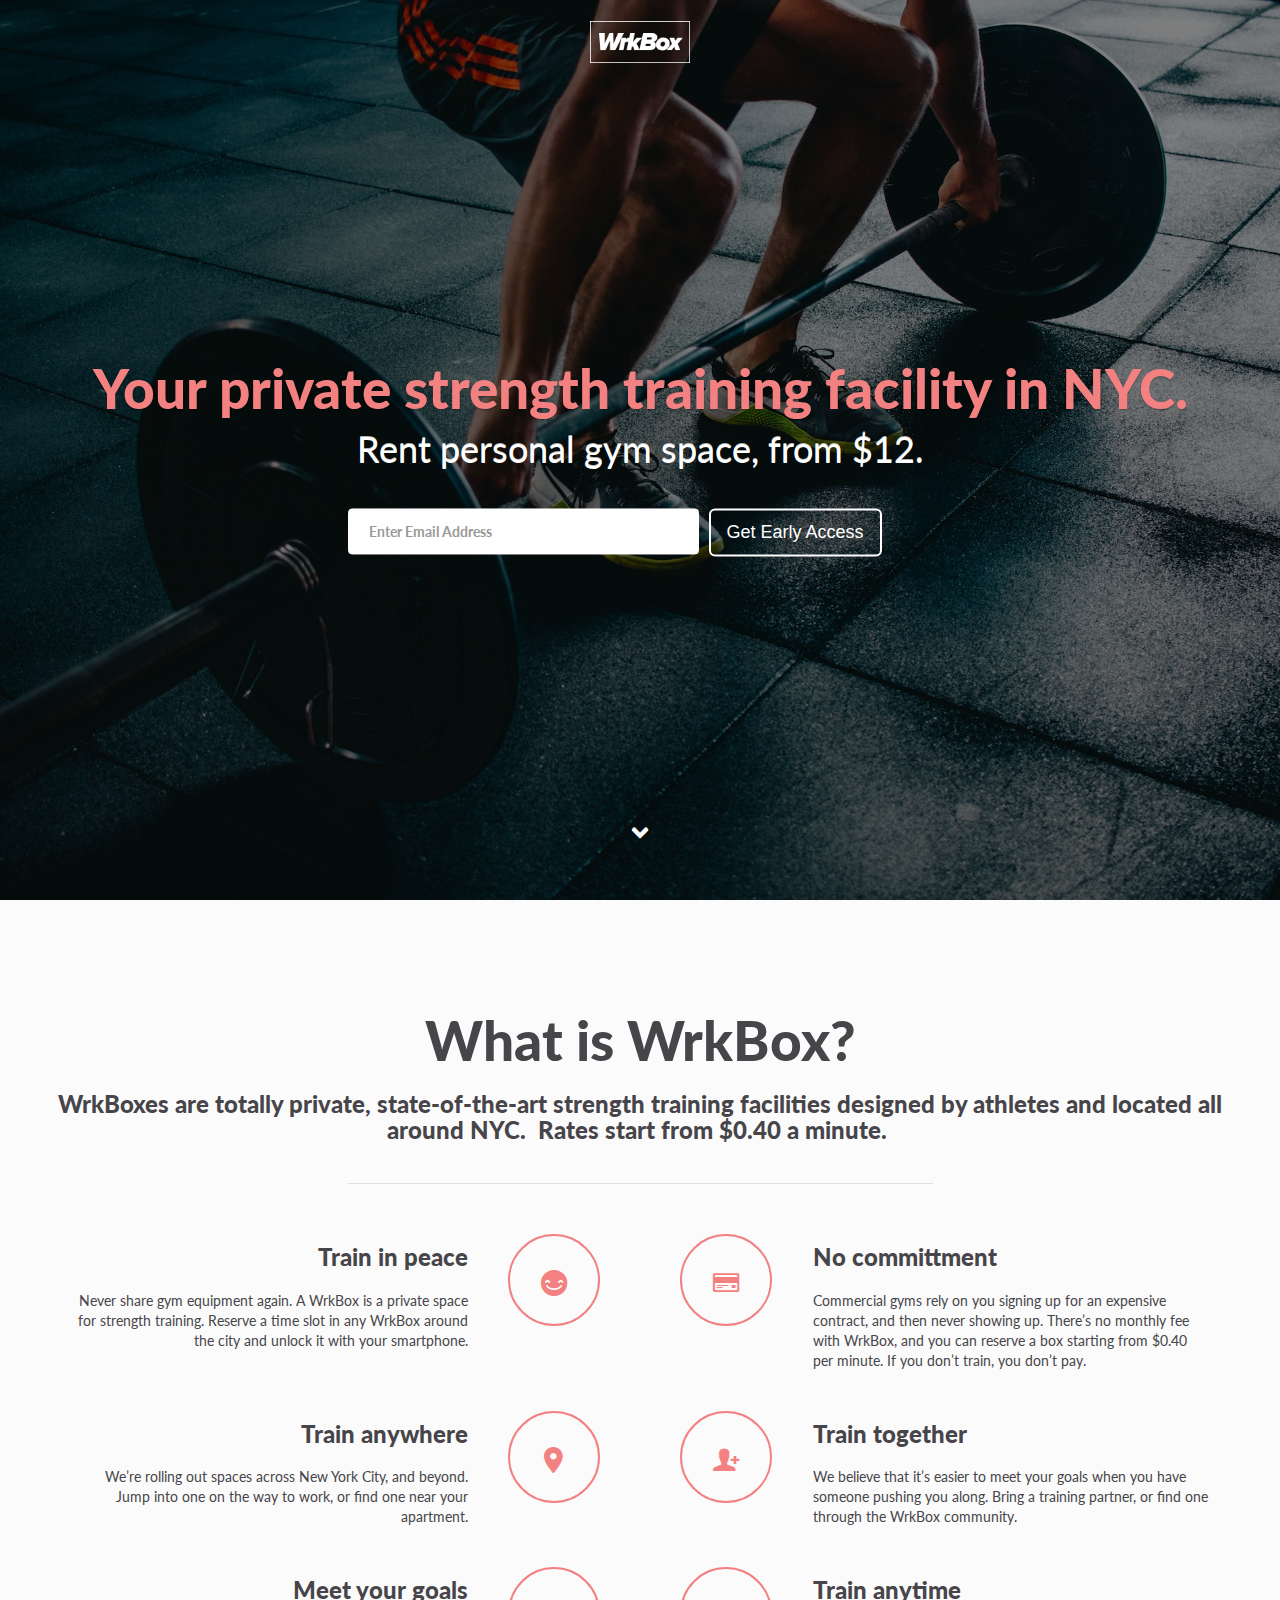
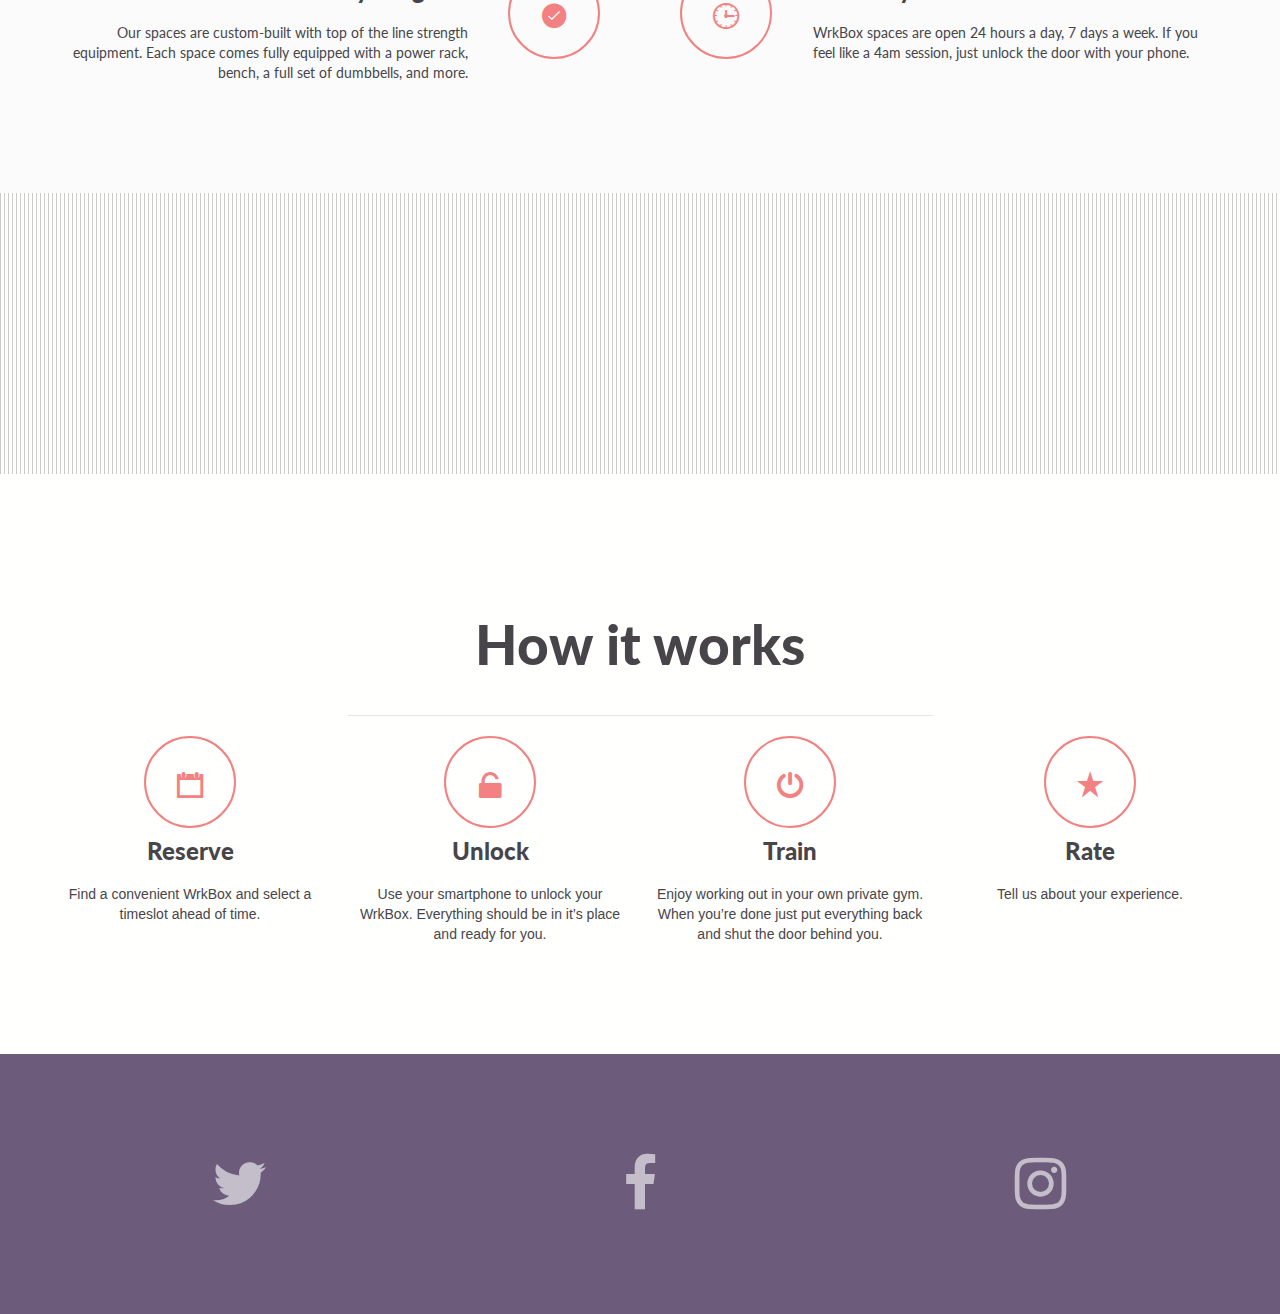
==== commit 251b2482: "fix tagline" ====
--- a/index.html
+++ b/index.html
@@ -1 +1,373 @@
-<!doctype html><html lang="Default"><head> <meta charset="utf-8"> <meta name="keywords" content=""> <meta name="description" content=""> <meta name="viewport" content="width=device-width, initial-scale=1.0, viewport-fit=cover"> <link rel="shortcut icon" type="image/png" href="favicon.png"> <link rel="stylesheet" type="text/css" href="./css/bootstrap.min.css"><link rel="stylesheet" type="text/css" href="style.css"><link rel="stylesheet" type="text/css" href="./css/font-awesome.min.css"><link rel="stylesheet" type="text/css" href="./css/ionicons.min.css"><link href='https://fonts.googleapis.com/css?family=Lato:100,300,400,700,900&amp;subset=latin,latin-ext' rel='stylesheet' type='text/css'> <script src="./js/jquery-2.1.0.min.js"></script><script src="./js/bootstrap.min.js"></script><script src="./js/blocs.min.js"></script><script src="./js/jqBootstrapValidation.js"></script><script src="./js/formHandler.js"></script><script src="./js/lazysizes.min.js" defer></script> <title>WrkBox :: Personal Gym Space NYC</title><script type="text/javascript">$(document).ready(function () {  var $form = $('#mc-embedded-subscribe-form')  if ($form.length > 0) { $('form input[type="submit"]').bind('click', function (event) {if (event) event.preventDefault()register($form) })  }})function register($form) {  $('#mc-embedded-subscribe').val('Sending...');  $.ajax({ type: $form.attr('method'), url: $form.attr('action'), data: $form.serialize(), cache: false, dataType: 'json', contentType: 'application/json; charset=utf-8', error: function (err) { alert('Could not connect to the registration server. Please try again later.') }, success: function (data) {$('#mc-embedded-subscribe').val('Get Early Access')if (data.result === 'success') {  // Yeahhhh Success  console.log(data.msg)  $('#mce-EMAIL').css('borderColor', '#ffffff')  $('#subscribe-result').css('color', '#ffffff)')  $('#subscribe-result').html('<p>Thank you. We will be in touch soon.</p>')  $('#mce-EMAIL').val('')} else {  // Something went wrong, do something to notify the user.  console.log(data.msg)  $('#mce-EMAIL').css('borderColor', '#ff8282')  $('#subscribe-result').css('color', '#FFFFFF')  $('#subscribe-result').html('<p>' + data.msg.substring(4) + '</p>')} }  })};</script>  <!-- Google Analytics --> <!-- Google Analytics END --> </head><body><!-- Main container --><div class="page-container"> <!-- bloc-0 --><div class="bloc bg-victor-freitas-546919-unsplash bloc-fill-screen b-parallax bgc-5646 bloc-bg-texture texture-darken d-bloc " id="bloc-0"><div class="container fill-bloc-top-edge"><nav class="navbar row"><div class="navbar-header"><button id="nav-toggle" type="button" class="ui-navbar-toggle navbar-toggle" data-toggle="collapse" data-target=".navbar-1"><span class="sr-only">Toggle navigation</span><span class="icon-bar"></span><span class="icon-bar"></span><span class="icon-bar"></span></button></div><div class="collapse navbar-collapse navbar-1"><img src="img/lazyload-ph.png" data-src="img/logo-box.png" class="img-responsive center-block lazyload" height="100" width="100" /></div></nav></div><div class="container"><div class="row"><div class="col-sm-12"><h1 class="text-center hero-bloc-text  sm-shadow tc-light-coral">Gyms are broken. Train properly.</h1><h3 class="text-center mg-lg hero-bloc-text-sub  pressed-t ">Rent your own private strength gym from $0.40 per minute.</h3><divtoremove class="blocs-custom-html custom-container"><!-- Begin MailChimp Signup Form --><div id="mc_embed_signup"><form action="http://WrkBox.us12.list-manage.com/subscribe/post-json?u=d041e8b4a0ddd5d83698abee6&amp;id=430b0c04c7&amp;c=?" method="get" id="mc-embedded-subscribe-form" name="mc-embedded-subscribe-form" class="validate custom-container"> <div id="mc_embed_signup_scroll"><div class="mc-field-group"><input type="email" value="" name="EMAIL" class="email-form form-control custom-email" id="mce-EMAIL" placeholder="Enter Email Address"></div><div id="mce-responses" class="clear"><div class="response" id="mce-error-response" style="display:none"></div><div class="response" id="mce-success-response" style="display:none"></div></div> <!-- real people should not fill this in and expect good things - do not remove this or risk form bot signups--> <div style="position: absolute; left: -5000px;" aria-hidden="true"><input type="text" name="b_d041e8b4a0ddd5d83698abee6_430b0c04c7" tabindex="-1" value=""></div> <div class="clear"> <input type="submit" value="Get Early Access" name="subscribe" id="mc-embedded-subscribe" class="bloc-button btn-wire btn btn-lg custom-button"> <div id="subscribe-result">  </div> </div> </div></form></div><!--End mc_embed_signup--></div></div></div><div class="container fill-bloc-bottom-edge"><div class="row voffset-lg"><div class="col-sm-12"><a id="scroll-hero" class="blocs-hero-btn-dwn" href="#"><span class="fa fa-chevron-down pressed-t"></span></a></div></div></div></div><!-- bloc-0 END --><!-- bloc-1 --><div class="bloc feature-list bgc-snow l-bloc tc-outer-space" id="bloc-1"><div class="container bloc-lg"><div class="row"><div class="col-sm-12"><h2 class="text-center mg-md  tc-outer-space">What is WrkBox?</h2><h3 class="mg-md text-center  tc-outer-space">WrkBoxes are totally private, state-of-the-art strength training facilities designed by athletes and located all around NYC.&nbsp;&nbsp;Rates start from $0.40 a minute.&nbsp;</h3><div class="divider-h"><span class="divider divider-half"></span></div></div></div><div class="row voffset"><div class="col-sm-6"><div class="col-sm-3 col-md-3 col-sm-push-9"><div class="text-center"><span class="ion ion-happy icon-round icon-md icon-light-coral"></span></div></div><div class="col-sm-9 col-sm-pull-3"><h3 class="text-right mg-md blocs-mob-center-text  tc-outer-space">Train in peace</h3><p class="text-right blocs-mob-center-text ">Never share gym equipment again.&nbsp;A WrkBox is a private space for strength training. Reserve a time slot in any WrkBox around the city and unlock it with your smartphone.</p></div></div><div class="col-sm-6"><div class="col-sm-3"><div class="text-center"><span class="ion ion-card icon-round icon-md icon-light-coral"></span></div></div><div class="col-sm-9"><h3 class="mg-md blocs-mob-center-text  tc-outer-space">No committment</h3><p class="blocs-mob-center-text ">Commercial gyms rely on you signing up for an expensive contract, and then never showing up. There&rsquo;s no monthly fee with WrkBox, and you can reserve a box starting from $0.40 per minute. If you don&rsquo;t train, you don&rsquo;t pay.</p></div></div></div><div class="row voffset"><div class="col-sm-6"><div class="col-sm-3 col-md-3 col-sm-push-9"><div class="text-center"><span class="ion ion-android-pin icon-round icon-md icon-light-coral"></span></div></div><div class="col-sm-9 col-sm-pull-3"><h3 class="text-right mg-md blocs-mob-center-text  tc-outer-space">Train anywhere</h3><p class="text-right blocs-mob-center-text ">We&rsquo;re rolling out spaces across New York City, and beyond. Jump into one on the way to work, or find one near your apartment.</p></div></div><div class="col-sm-6"><div class="col-sm-3"><div class="text-center"><span class="ion ion-person-add icon-round icon-md icon-light-coral"></span></div></div><div class="col-sm-9"><h3 class="mg-md blocs-mob-center-text  tc-outer-space">Train together</h3><p class="blocs-mob-center-text ">We believe that it&rsquo;s easier to meet your goals when you have someone pushing you along. Bring a training partner, or find one through the WrkBox community.</p></div></div></div><div class="row voffset"><div class="col-sm-6"><div class="col-sm-3 col-md-3 col-sm-push-9"><div class="text-center"><span class="ion ion-ios-checkmark icon-round icon-md icon-light-coral"></span></div></div><div class="col-sm-9 col-sm-pull-3"><h3 class="text-right mg-md blocs-mob-center-text  tc-outer-space">Meet your goals</h3><p class="text-right blocs-mob-center-text ">Our spaces are custom-built with top of the line strength equipment. Each space comes fully equipped with a power rack, bench, a full set of dumbbells, and more.</p></div></div><div class="col-sm-6"><div class="col-sm-3"><div class="text-center"><span class="ion ion-clock icon-round icon-md icon-light-coral"></span></div></div><div class="col-sm-9"><h3 class="mg-md blocs-mob-center-text  tc-outer-space">Train anytime</h3><p class="blocs-mob-center-text ">WrkBox spaces are open 24 hours a day, 7 days a week. If you feel like a 4am session, just unlock the door with your phone.</p></div></div></div></div></div><!-- bloc-1 END --><!-- bloc-2 --><div class="bloc bgc-white bg-scott-webb-22496-unsplash b-parallax bloc-bg-texture texture-vertical-lines l-bloc" id="bloc-2"><div class="container bloc-lg"><div class="row voffset-lg"><div class="col-sm-6"></div><div class="col-sm-6"></div></div></div></div><!-- bloc-2 END --><!-- bloc-3 --><div class="bloc bgc-white l-bloc tc-outer-space" id="bloc-3"><div class="container bloc-lg"><div class="row"><div class="col-sm-12"><div class="row voffset"><div class="col-sm-12"><h2 class="text-center  mg-md tc-outer-space">How it works</h2><div class="divider-h"><span class="divider divider-half"></span></div><div class="row"><div class="col-sm-3"><div class="text-center"><span class="ion ion-calendar icon-round icon-md icon-light-coral"></span></div><h3 class="mg-md text-center  tc-outer-space">Reserve</h3><p class="text-center">Find a convenient WrkBox and select a timeslot ahead of time.</p></div><div class="col-sm-3"><div class="text-center"><span class="ion ion-unlocked icon-round icon-md icon-light-coral"></span></div><h3 class="mg-md text-center  tc-outer-space">Unlock</h3><p class="text-center">Use your smartphone to unlock your WrkBox. Everything should be in it&rsquo;s place and ready for you.</p></div><div class="col-sm-3"><div class="text-center"><span class="ion ion-power icon-round icon-md icon-light-coral"></span></div><h3 class="mg-md text-center  tc-outer-space">Train</h3><p class="text-center">Enjoy working out in your own private gym. When you&rsquo;re done just put everything back and shut the door behind you.</p></div><div class="col-sm-3"><div class="text-center"><span class="ion ion-star icon-round icon-md icon-light-coral"></span></div><h3 class="mg-md text-center  tc-outer-space">Rate</h3><p class="text-center">Tell us about your experience.</p></div></div></div></div></div></div></div></div><!-- bloc-3 END --><!-- ScrollToTop Button --><a class="bloc-button btn btn-d scrollToTop" onclick="scrollToTarget('1')"><span class="fa fa-chevron-up"></span></a><!-- ScrollToTop Button END--><!-- Footer - bloc-4 --><div class="bloc bgc-old-lavender d-bloc" id="bloc-4"><div class="container bloc-lg"><div class="row"><div class="col-sm-4"><div class="text-center"><a class="social-lg" href="https://twitter.com/WrkBoxNYC" target="_blank"><span class="fa fa-twitter icon-lg"></span></a></div></div><div class="col-sm-4"><div class="text-center"><a class="social-lg" href="https://www.facebook.com/WrkBox" target="_blank"><span class="fa fa-facebook icon-lg"></span></a></div></div><div class="col-sm-4"><div class="text-center"><a class="social-lg" href="https://www.instagram.com/wrkbox/" target="_blank"><span class="fa fa-instagram icon-lg"></span></a></div></div></div></div></div><!-- Footer - bloc-4 END --></div><!-- Main container END --> <!-- Preloader --><div id="page-loading-blocs-notifaction"></div><!-- Preloader END --></body></html>+<!doctype html>
+<html lang="Default">
+<head>
+    <meta charset="utf-8">
+    <meta name="keywords" content="">
+    <meta name="description" content="">
+    <meta name="viewport" content="width=device-width, initial-scale=1.0, viewport-fit=cover">
+    <link rel="shortcut icon" type="image/png" href="favicon.png">
+    
+	<link rel="stylesheet" type="text/css" href="./css/bootstrap.min.css">
+	<link rel="stylesheet" type="text/css" href="style.css">
+	<link rel="stylesheet" type="text/css" href="./css/font-awesome.min.css">
+	<link rel="stylesheet" type="text/css" href="./css/ionicons.min.css">
+	<link href='https://fonts.googleapis.com/css?family=Lato:100,300,400,700,900&amp;subset=latin,latin-ext' rel='stylesheet' type='text/css'>
+    
+	<script src="./js/jquery-2.1.0.min.js"></script>
+	<script src="./js/bootstrap.min.js"></script>
+	<script src="./js/blocs.min.js"></script>
+	<script src="./js/jqBootstrapValidation.js"></script>
+	<script src="./js/formHandler.js"></script>
+	<script src="./js/lazysizes.min.js" defer></script>
+    <title>WrkBox :: Personal Gym Space NYC</title>
+
+<script type="text/javascript">
+	$(document).ready(function () {
+  var $form = $('#mc-embedded-subscribe-form')
+  if ($form.length > 0) {
+    $('form input[type="submit"]').bind('click', function (event) {
+      if (event) event.preventDefault()
+      register($form)
+    })
+  }
+})
+
+function register($form) {
+  $('#mc-embedded-subscribe').val('Sending...');
+  $.ajax({
+    type: $form.attr('method'),
+    url: $form.attr('action'),
+    data: $form.serialize(),
+    cache: false,
+    dataType: 'json',
+    contentType: 'application/json; charset=utf-8',
+    error: function (err) { alert('Could not connect to the registration server. Please try again later.') },
+    success: function (data) {
+      $('#mc-embedded-subscribe').val('Get Early Access')
+      if (data.result === 'success') {
+        // Yeahhhh Success
+        console.log(data.msg)
+        $('#mce-EMAIL').css('borderColor', '#ffffff')
+        $('#subscribe-result').css('color', '#ffffff)')
+        $('#subscribe-result').html('<p>Thank you. We will be in touch soon.</p>')
+        $('#mce-EMAIL').val('')
+      } else {
+        // Something went wrong, do something to notify the user.
+        console.log(data.msg)
+        $('#mce-EMAIL').css('borderColor', '#ff8282')
+        $('#subscribe-result').css('color', '#FFFFFF')
+        $('#subscribe-result').html('<p>' + data.msg.substring(4) + '</p>')
+      }
+    }
+  })
+};
+</script>
+    
+    
+<!-- Google Analytics -->
+ 
+<!-- Google Analytics END -->
+    
+</head>
+<body>
+<!-- Main container -->
+<div class="page-container">
+    
+<!-- bloc-0 -->
+<div class="bloc bg-victor-freitas-546919-unsplash bloc-fill-screen b-parallax bgc-5646 bloc-bg-texture texture-darken d-bloc " id="bloc-0">
+	<div class="container fill-bloc-top-edge">
+		<nav class="navbar row">
+			<div class="navbar-header">
+				<button id="nav-toggle" type="button" class="ui-navbar-toggle navbar-toggle" data-toggle="collapse" data-target=".navbar-1">
+					<span class="sr-only">Toggle navigation</span><span class="icon-bar"></span><span class="icon-bar"></span><span class="icon-bar"></span>
+				</button>
+			</div>
+			<div class="collapse navbar-collapse navbar-1">
+				<img src="img/lazyload-ph.png" data-src="img/logo-box.png" class="img-responsive center-block lazyload" height="100" width="100" />
+			</div>
+		</nav>
+	</div>
+	<div class="container">
+		<div class="row">
+			<div class="col-sm-12">
+				<h1 class="text-center hero-bloc-text  sm-shadow tc-light-coral">
+					Your private strength training facility in NYC.
+				</h1>
+				<h3 class="text-center mg-lg hero-bloc-text-sub  pressed-t ">
+					Rent personal gym space, from $12.
+				</h3>
+				<divtoremove class="blocs-custom-html custom-container">
+					<!-- Begin MailChimp Signup Form -->
+<div id="mc_embed_signup">
+            <form action="http://WrkBox.us12.list-manage.com/subscribe/post-json?u=d041e8b4a0ddd5d83698abee6&amp;id=430b0c04c7&amp;c=?" method="get" id="mc-embedded-subscribe-form" name="mc-embedded-subscribe-form" class="validate custom-container">
+    <div id="mc_embed_signup_scroll">
+	
+<div class="mc-field-group">
+	<input type="email" value="" name="EMAIL" class="email-form form-control custom-email" id="mce-EMAIL" placeholder="Enter Email Address">
+</div>
+	<div id="mce-responses" class="clear">
+		<div class="response" id="mce-error-response" style="display:none"></div>
+		<div class="response" id="mce-success-response" style="display:none"></div>
+	</div>    <!-- real people should not fill this in and expect good things - do not remove this or risk form bot signups-->
+    <div style="position: absolute; left: -5000px;" aria-hidden="true"><input type="text" name="b_d041e8b4a0ddd5d83698abee6_430b0c04c7" tabindex="-1" value=""></div>
+    <div class="clear">
+    	<input type="submit" value="Get Early Access" name="subscribe" id="mc-embedded-subscribe" class="bloc-button btn-wire btn btn-lg custom-button">
+    	<div id="subscribe-result">
+        </div>
+    </div>
+    </div>
+</form>
+</div>
+
+<!--End mc_embed_signup-->
+					
+				
+			</div>
+		</div>
+	</div>
+	<div class="container fill-bloc-bottom-edge">
+			<div class="row voffset-lg">
+				<div class="col-sm-12">
+					<a id="scroll-hero" class="blocs-hero-btn-dwn" href="#"><span class="fa fa-chevron-down pressed-t"></span></a>
+				</div>
+			</div>
+		</div>
+</div>
+<!-- bloc-0 END -->
+
+<!-- bloc-1 -->
+<div class="bloc feature-list bgc-snow l-bloc tc-outer-space" id="bloc-1">
+	<div class="container bloc-lg">
+		<div class="row">
+			<div class="col-sm-12">
+				<h2 class="text-center mg-md  tc-outer-space">
+					What is WrkBox?
+				</h2>
+				<h3 class="mg-md text-center  tc-outer-space">
+					WrkBoxes are totally private, state-of-the-art strength training facilities designed by athletes and located all around NYC.&nbsp;&nbsp;Rates start from $0.40 a minute.&nbsp;
+				</h3>
+				<div class="divider-h">
+					<span class="divider divider-half"></span>
+				</div>
+			</div>
+		</div>
+		<div class="row voffset">
+			<div class="col-sm-6">
+				<div class="col-sm-3 col-md-3 col-sm-push-9">
+					<div class="text-center">
+						<span class="ion ion-happy icon-round icon-md icon-light-coral"></span>
+					</div>
+				</div>
+				<div class="col-sm-9 col-sm-pull-3">
+					<h3 class="text-right mg-md blocs-mob-center-text  tc-outer-space">
+						Train in peace
+					</h3>
+					<p class="text-right blocs-mob-center-text ">
+						Never share gym equipment again.&nbsp;A WrkBox is a private space for strength training. Reserve a time slot in any WrkBox around the city and unlock it with your smartphone.
+					</p>
+				</div>
+			</div>
+			<div class="col-sm-6">
+				<div class="col-sm-3">
+					<div class="text-center">
+						<span class="ion ion-card icon-round icon-md icon-light-coral"></span>
+					</div>
+				</div>
+				<div class="col-sm-9">
+					<h3 class="mg-md blocs-mob-center-text  tc-outer-space">
+						No committment
+					</h3>
+					<p class="blocs-mob-center-text ">
+						Commercial gyms rely on you signing up for an expensive contract, and then never showing up. There&rsquo;s no monthly fee with WrkBox, and you can reserve a box starting from $0.40 per minute. If you don&rsquo;t train, you don&rsquo;t pay.
+					</p>
+				</div>
+			</div>
+		</div>
+		<div class="row voffset">
+			<div class="col-sm-6">
+				<div class="col-sm-3 col-md-3 col-sm-push-9">
+					<div class="text-center">
+						<span class="ion ion-android-pin icon-round icon-md icon-light-coral"></span>
+					</div>
+				</div>
+				<div class="col-sm-9 col-sm-pull-3">
+					<h3 class="text-right mg-md blocs-mob-center-text  tc-outer-space">
+						Train anywhere
+					</h3>
+					<p class="text-right blocs-mob-center-text ">
+						We&rsquo;re rolling out spaces across New York City, and beyond. Jump into one on the way to work, or find one near your apartment.
+					</p>
+				</div>
+			</div>
+			<div class="col-sm-6">
+				<div class="col-sm-3">
+					<div class="text-center">
+						<span class="ion ion-person-add icon-round icon-md icon-light-coral"></span>
+					</div>
+				</div>
+				<div class="col-sm-9">
+					<h3 class="mg-md blocs-mob-center-text  tc-outer-space">
+						Train together
+					</h3>
+					<p class="blocs-mob-center-text ">
+						We believe that it&rsquo;s easier to meet your goals when you have someone pushing you along. Bring a training partner, or find one through the WrkBox community.
+					</p>
+				</div>
+			</div>
+		</div>
+		<div class="row voffset">
+			<div class="col-sm-6">
+				<div class="col-sm-3 col-md-3 col-sm-push-9">
+					<div class="text-center">
+						<span class="ion ion-ios-checkmark icon-round icon-md icon-light-coral"></span>
+					</div>
+				</div>
+				<div class="col-sm-9 col-sm-pull-3">
+					<h3 class="text-right mg-md blocs-mob-center-text  tc-outer-space">
+						Meet your goals
+					</h3>
+					<p class="text-right blocs-mob-center-text ">
+						Our spaces are custom-built with top of the line strength equipment. Each space comes fully equipped with a power rack, bench, a full set of dumbbells, and more.
+					</p>
+				</div>
+			</div>
+			<div class="col-sm-6">
+				<div class="col-sm-3">
+					<div class="text-center">
+						<span class="ion ion-clock icon-round icon-md icon-light-coral"></span>
+					</div>
+				</div>
+				<div class="col-sm-9">
+					<h3 class="mg-md blocs-mob-center-text  tc-outer-space">
+						Train anytime
+					</h3>
+					<p class="blocs-mob-center-text ">
+						WrkBox spaces are open 24 hours a day, 7 days a week. If you feel like a 4am session, just unlock the door with your phone.
+					</p>
+				</div>
+			</div>
+		</div>
+	</div>
+</div>
+<!-- bloc-1 END -->
+
+<!-- bloc-2 -->
+<div class="bloc bgc-white bg-scott-webb-22496-unsplash b-parallax bloc-bg-texture texture-vertical-lines l-bloc" id="bloc-2">
+	<div class="container bloc-lg">
+		<div class="row voffset-lg">
+			<div class="col-sm-6">
+			</div>
+			<div class="col-sm-6">
+			</div>
+		</div>
+	</div>
+</div>
+<!-- bloc-2 END -->
+
+<!-- bloc-3 -->
+<div class="bloc bgc-white l-bloc tc-outer-space" id="bloc-3">
+	<div class="container bloc-lg">
+		<div class="row">
+			<div class="col-sm-12">
+				<div class="row voffset">
+					<div class="col-sm-12">
+						<h2 class="text-center  mg-md tc-outer-space">
+							How it works
+						</h2>
+						<div class="divider-h">
+							<span class="divider divider-half"></span>
+						</div>
+						<div class="row">
+							<div class="col-sm-3">
+								<div class="text-center">
+									<span class="ion ion-calendar icon-round icon-md icon-light-coral"></span>
+								</div>
+								<h3 class="mg-md text-center  tc-outer-space">
+									Reserve
+								</h3>
+								<p class="text-center">
+									Find a convenient WrkBox and select a timeslot ahead of time.
+								</p>
+							</div>
+							<div class="col-sm-3">
+								<div class="text-center">
+									<span class="ion ion-unlocked icon-round icon-md icon-light-coral"></span>
+								</div>
+								<h3 class="mg-md text-center  tc-outer-space">
+									Unlock
+								</h3>
+								<p class="text-center">
+									Use your smartphone to unlock your WrkBox. Everything should be in it&rsquo;s place and ready for you.
+								</p>
+							</div>
+							<div class="col-sm-3">
+								<div class="text-center">
+									<span class="ion ion-power icon-round icon-md icon-light-coral"></span>
+								</div>
+								<h3 class="mg-md text-center  tc-outer-space">
+									Train
+								</h3>
+								<p class="text-center">
+									Enjoy working out in your own private gym. When you&rsquo;re done just put everything back and shut the door behind you.
+								</p>
+							</div>
+							<div class="col-sm-3">
+								<div class="text-center">
+									<span class="ion ion-star icon-round icon-md icon-light-coral"></span>
+								</div>
+								<h3 class="mg-md text-center  tc-outer-space">
+									Rate
+								</h3>
+								<p class="text-center">
+									Tell us about your experience.
+								</p>
+							</div>
+						</div>
+					</div>
+				</div>
+			</div>
+		</div>
+	</div>
+</div>
+<!-- bloc-3 END -->
+
+<!-- ScrollToTop Button -->
+<a class="bloc-button btn btn-d scrollToTop" onclick="scrollToTarget('1')"><span class="fa fa-chevron-up"></span></a>
+<!-- ScrollToTop Button END-->
+
+
+<!-- Footer - bloc-4 -->
+<div class="bloc bgc-old-lavender d-bloc" id="bloc-4">
+	<div class="container bloc-lg">
+		<div class="row">
+			<div class="col-sm-4">
+				<div class="text-center">
+					<a class="social-lg" href="https://twitter.com/WrkBoxNYC" target="_blank"><span class="fa fa-twitter icon-lg"></span></a>
+				</div>
+			</div>
+			<div class="col-sm-4">
+				<div class="text-center">
+					<a class="social-lg" href="https://www.facebook.com/WrkBox" target="_blank"><span class="fa fa-facebook icon-lg"></span></a>
+				</div>
+			</div>
+			<div class="col-sm-4">
+				<div class="text-center">
+					<a class="social-lg" href="https://www.instagram.com/wrkbox/" target="_blank"><span class="fa fa-instagram icon-lg"></span></a>
+				</div>
+			</div>
+		</div>
+	</div>
+</div>
+<!-- Footer - bloc-4 END -->
+
+</div>
+<!-- Main container END -->
+    
+
+
+<!-- Preloader -->
+<div id="page-loading-blocs-notifaction"></div>
+<!-- Preloader END -->
+
+</body>
+</html>
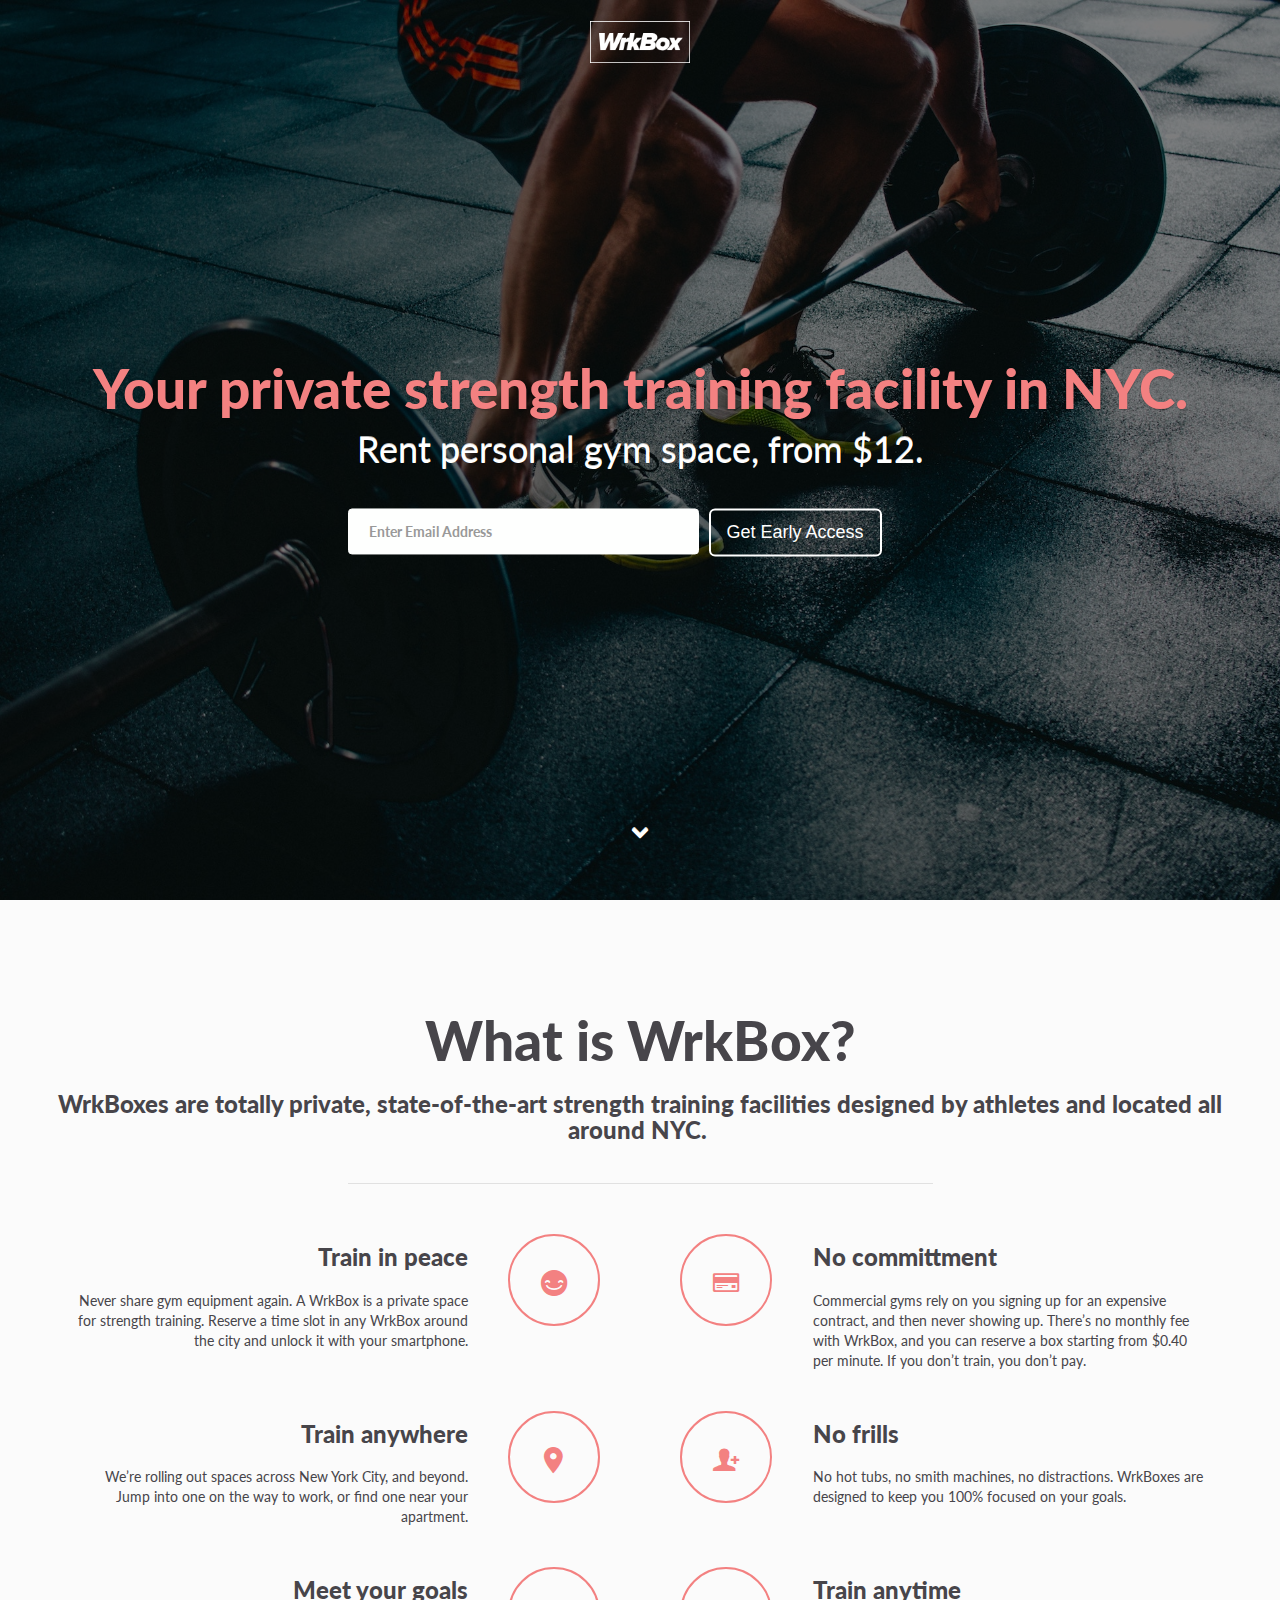
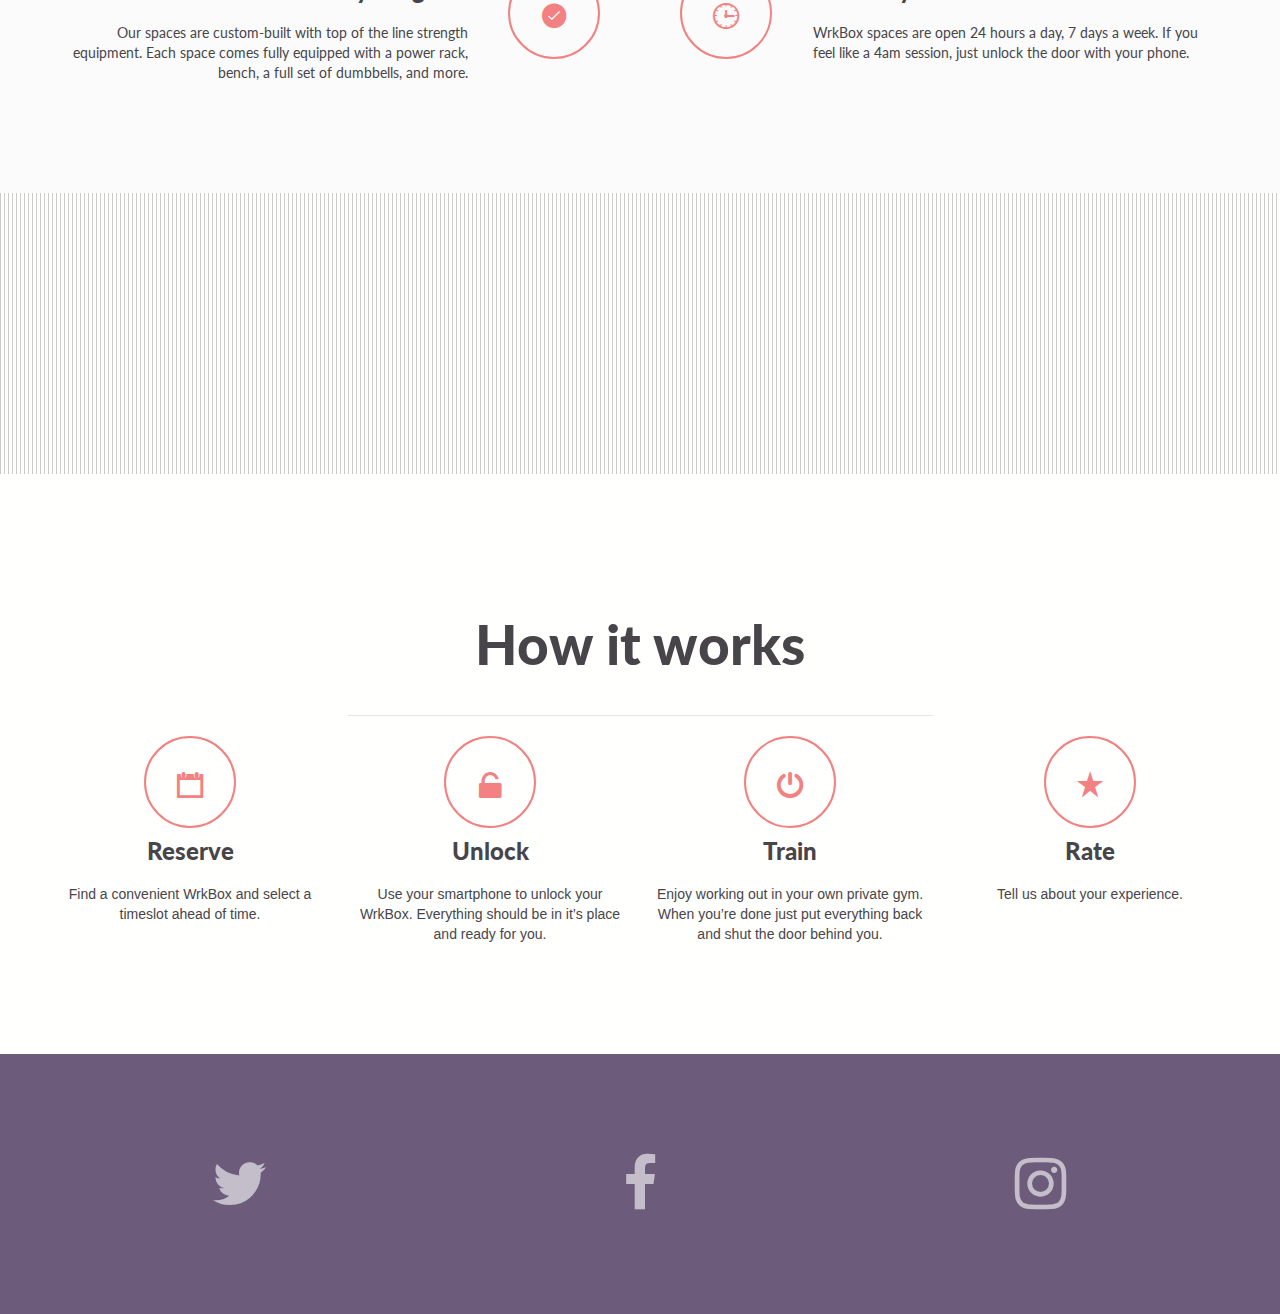
==== commit e49f11fb: "Fix type" ====
--- a/index.html
+++ b/index.html
@@ -74,7 +74,7 @@
 <div class="page-container">
     
 <!-- bloc-0 -->
-<div class="bloc bg-victor-freitas-546919-unsplash bloc-fill-screen b-parallax bgc-5646 bloc-bg-texture texture-darken d-bloc " id="bloc-0">
+<div class="bloc bg-victor-freitas-546919-unsplash bloc-fill-screen b-parallax bgc-5646 bloc-bg-texture texture-darken d-bloc" id="bloc-0">
 	<div class="container fill-bloc-top-edge">
 		<nav class="navbar row">
 			<div class="navbar-header">
@@ -136,7 +136,7 @@
 <!-- bloc-0 END -->
 
 <!-- bloc-1 -->
-<div class="bloc feature-list bgc-snow l-bloc tc-outer-space" id="bloc-1">
+<div class="bloc feature-list bgc-snow l-bloc tc-outer-space " id="bloc-1">
 	<div class="container bloc-lg">
 		<div class="row">
 			<div class="col-sm-12">
@@ -144,7 +144,7 @@
 					What is WrkBox?
 				</h2>
 				<h3 class="mg-md text-center  tc-outer-space">
-					WrkBoxes are totally private, state-of-the-art strength training facilities designed by athletes and located all around NYC.&nbsp;&nbsp;Rates start from $0.40 a minute.&nbsp;
+					WrkBoxes are totally private, state-of-the-art strength training facilities designed by athletes and located all around NYC.&nbsp;
 				</h3>
 				<div class="divider-h">
 					<span class="divider divider-half"></span>
@@ -207,10 +207,10 @@
 				</div>
 				<div class="col-sm-9">
 					<h3 class="mg-md blocs-mob-center-text  tc-outer-space">
-						Train together
+						No frills
 					</h3>
 					<p class="blocs-mob-center-text ">
-						We believe that it&rsquo;s easier to meet your goals when you have someone pushing you along. Bring a training partner, or find one through the WrkBox community.
+						No hot tubs, no smith machines, no distractions. WrkBoxes are designed to keep you 100% focused on your goals.
 					</p>
 				</div>
 			</div>
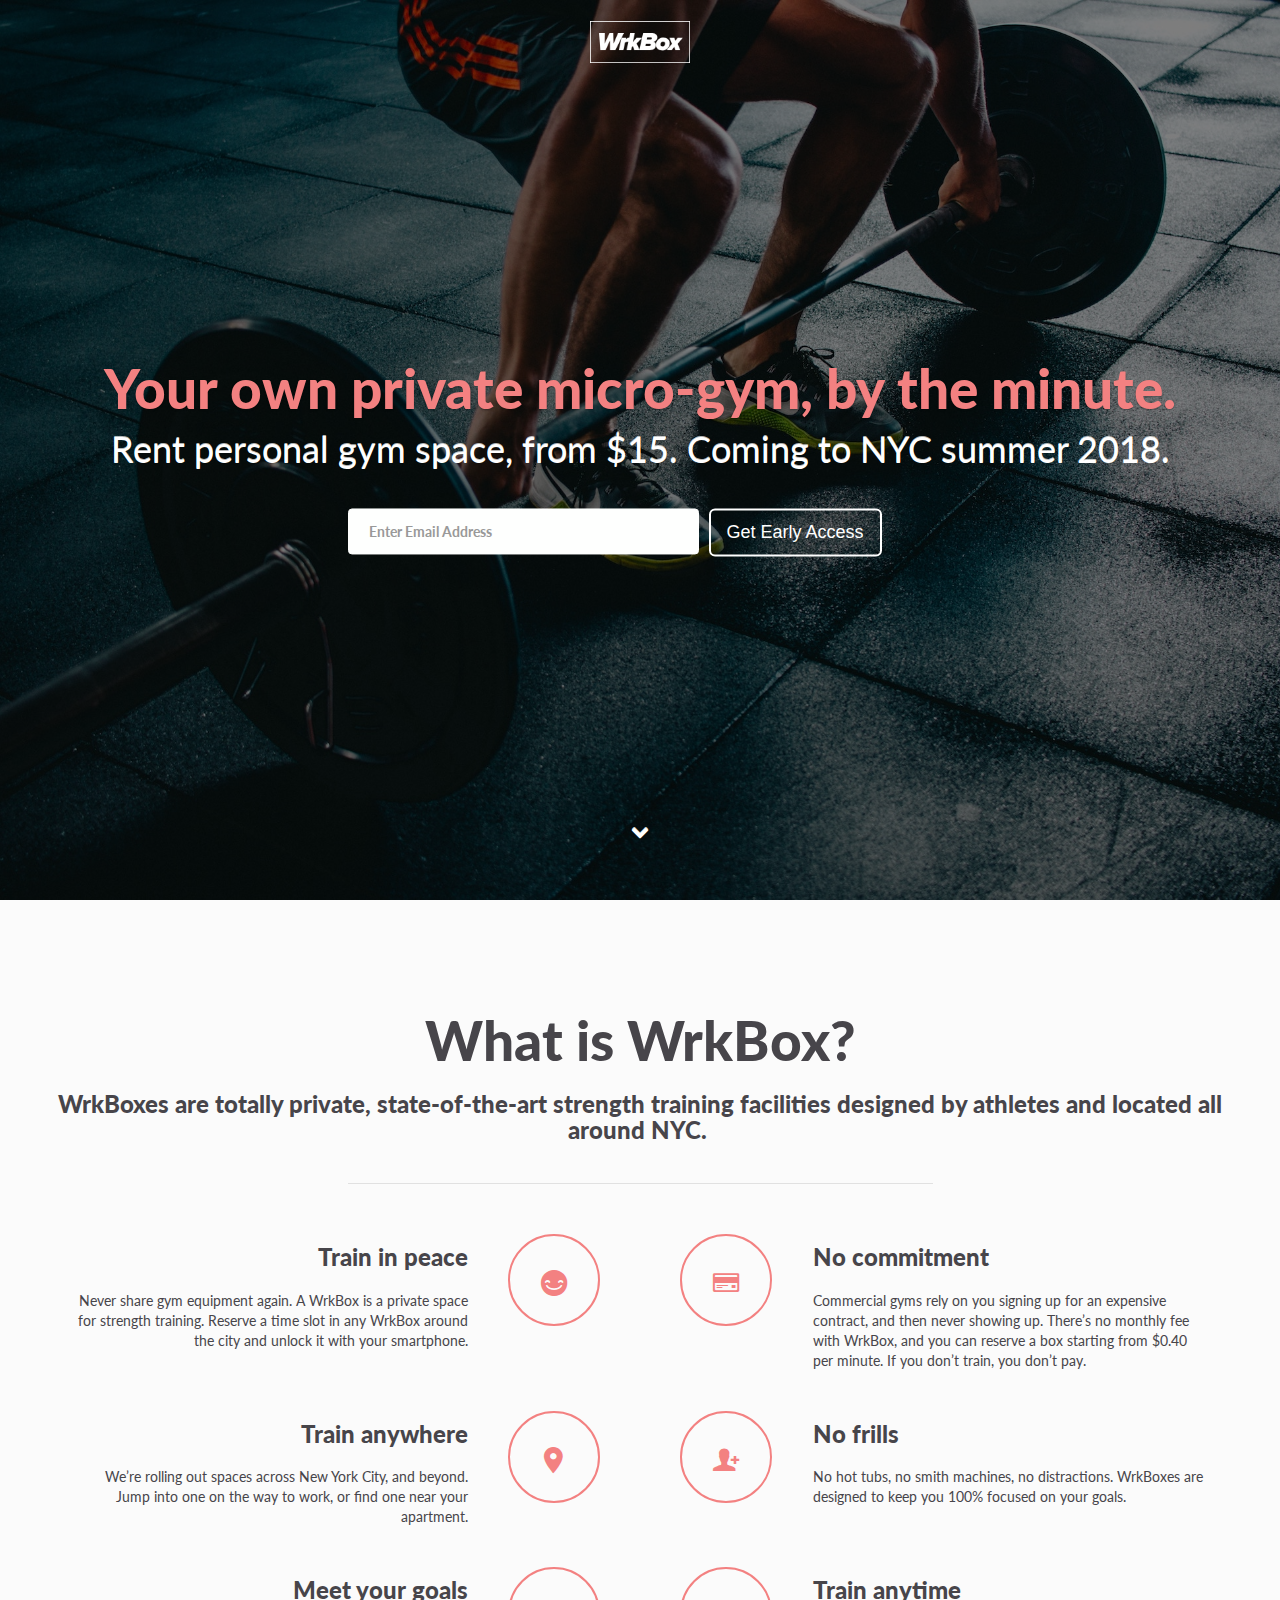
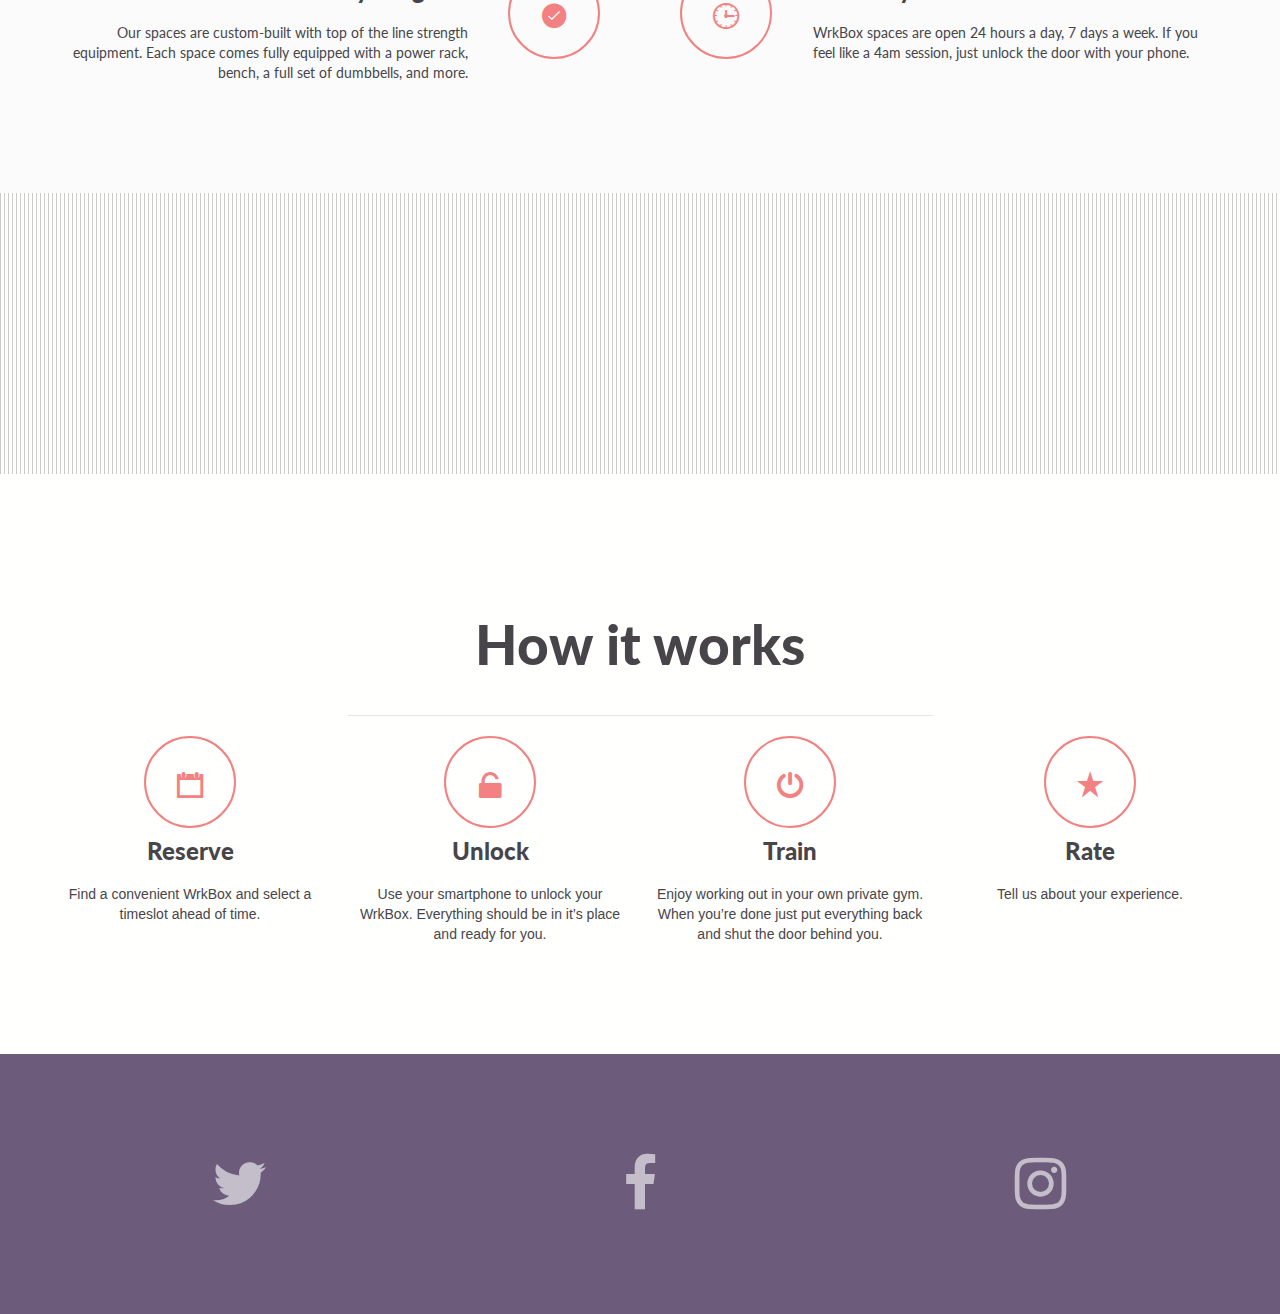
==== commit f0c88b2c: "fix type" ====
--- a/index.html
+++ b/index.html
@@ -91,10 +91,10 @@
 		<div class="row">
 			<div class="col-sm-12">
 				<h1 class="text-center hero-bloc-text  sm-shadow tc-light-coral">
-					Your private strength training facility in NYC.
+					Your own private micro-gym, by the minute.
 				</h1>
 				<h3 class="text-center mg-lg hero-bloc-text-sub  pressed-t ">
-					Rent personal gym space, from $12.
+					Rent personal gym space, from $15. Coming to NYC summer 2018.
 				</h3>
 				<divtoremove class="blocs-custom-html custom-container">
 					<!-- Begin MailChimp Signup Form -->
@@ -175,7 +175,7 @@
 				</div>
 				<div class="col-sm-9">
 					<h3 class="mg-md blocs-mob-center-text  tc-outer-space">
-						No committment
+						No commitment
 					</h3>
 					<p class="blocs-mob-center-text ">
 						Commercial gyms rely on you signing up for an expensive contract, and then never showing up. There&rsquo;s no monthly fee with WrkBox, and you can reserve a box starting from $0.40 per minute. If you don&rsquo;t train, you don&rsquo;t pay.
